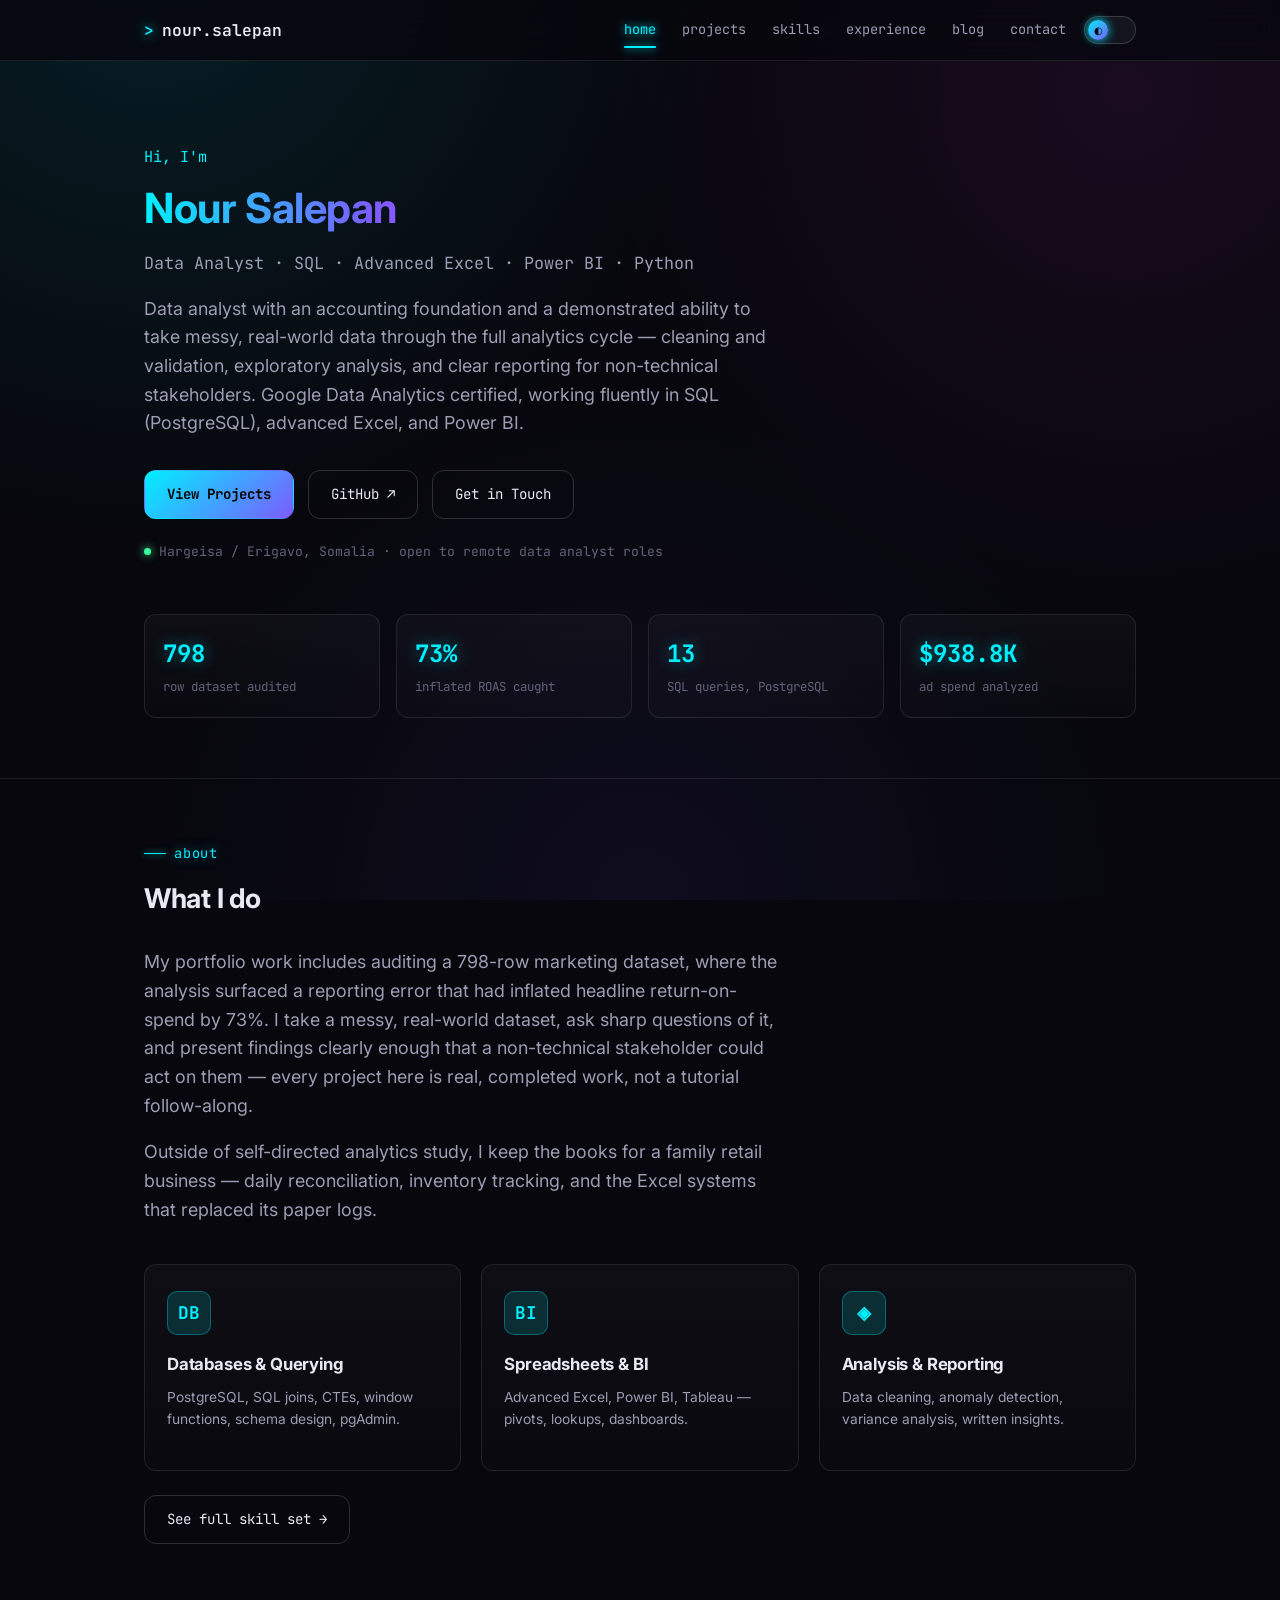
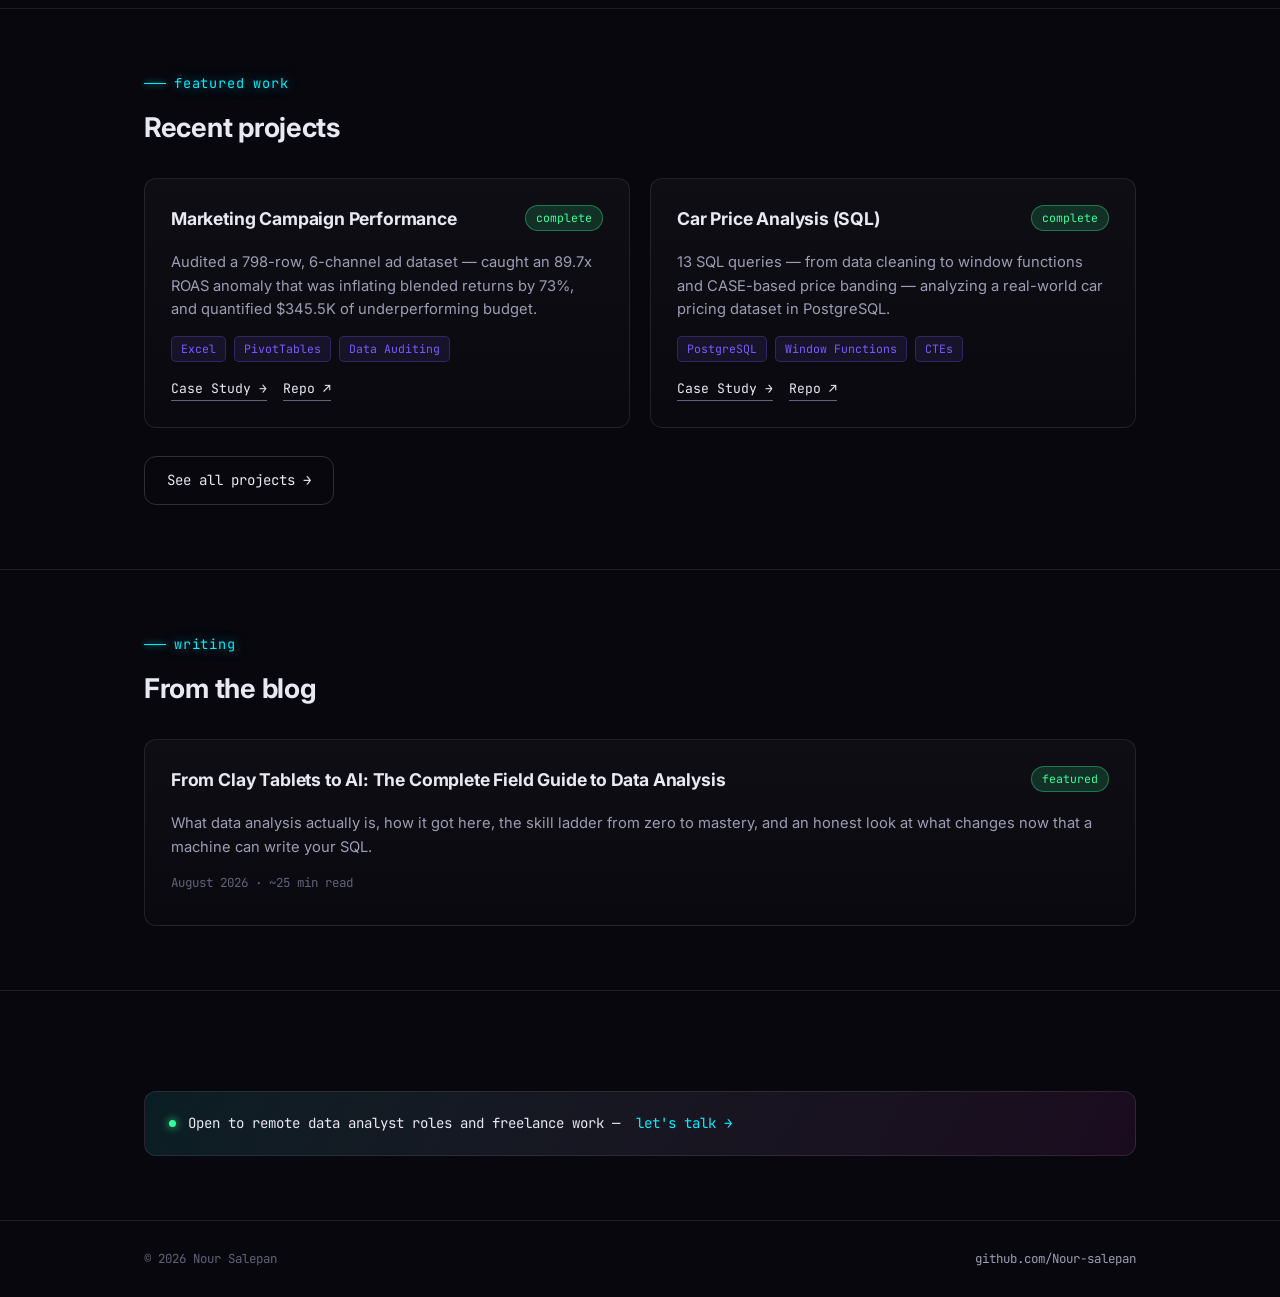
==== index.html @ 328313ba "added some files" ====
<!DOCTYPE html>
<html lang="en">
<head>
<meta charset="UTF-8">
<meta name="viewport" content="width=device-width, initial-scale=1.0">
<title>Nour Salepan — Data Analyst</title>
<meta name="description" content="Nour Salepan — Data Analyst. SQL, Excel, Power BI, Python and Tableau. Portfolio, projects, and experience.">
<script>(function(){var t=localStorage.getItem('theme');if(t)document.documentElement.setAttribute('data-theme',t);})();</script>
<link rel="preconnect" href="https://fonts.googleapis.com">
<link href="https://fonts.googleapis.com/css2?family=Inter:wght@400;500;600;700;800&family=JetBrains+Mono:wght@400;500;600;700&display=swap" rel="stylesheet">
<link rel="stylesheet" href="styles.css">
</head>
<body>

<header>
  <div class="nav-wrap">
    <a href="index.html" class="logo"><span class="prompt">&gt;</span> nour.salepan</a>
    <button class="nav-toggle" id="navToggle" aria-label="Toggle menu">menu</button>
    <nav>
      <ul id="navList">
        <li><a href="index.html" class="active">home</a></li>
        <li><a href="projects.html">projects</a></li>
        <li><a href="skills.html">skills</a></li>
        <li><a href="experience.html">experience</a></li>
        <li><a href="blog.html">blog</a></li>
        <li><a href="contact.html">contact</a></li>
      </ul>
      <button class="theme-toggle" id="themeToggle" aria-label="Toggle theme"><span class="knob">◐</span></button>
    </nav>
  </div>
</header>

<main>
  <section class="hero">
    <div class="container">
      <div class="tag fade-in">Hi, I'm</div>
      <h1 class="fade-in"><span class="gradient-text">Nour Salepan</span></h1>
      <div class="tag fade-in" style="margin-bottom: 18px; color: var(--text-dim); font-size: 1.05rem;">
        Data Analyst · SQL · Advanced Excel · Power BI · Python
      </div>
      <p class="lead fade-in">
        Data analyst with an accounting foundation and a demonstrated ability to take
        messy, real-world data through the full analytics cycle — cleaning and validation,
        exploratory analysis, and clear reporting for non-technical stakeholders. Google
        Data Analytics certified, working fluently in SQL (PostgreSQL), advanced Excel,
        and Power BI.
      </p>
      <div class="btn-row fade-in">
        <a href="projects.html" class="btn btn-primary">View Projects</a>
        <a href="https://github.com/Nour-salepan" target="_blank" rel="noopener" class="btn btn-outline">GitHub ↗</a>
        <a href="contact.html" class="btn btn-outline">Get in Touch</a>
      </div>
      <div class="location fade-in">
        <span class="dot-live"></span>
        Hargeisa / Erigavo, Somalia · open to remote data analyst roles
      </div>

      <div class="stat-grid">
        <div class="stat-card">
          <div class="stat-num">798</div>
          <div class="stat-label">row dataset audited</div>
        </div>
        <div class="stat-card">
          <div class="stat-num">73%</div>
          <div class="stat-label">inflated ROAS caught</div>
        </div>
        <div class="stat-card">
          <div class="stat-num">13</div>
          <div class="stat-label">SQL queries, PostgreSQL</div>
        </div>
        <div class="stat-card">
          <div class="stat-num">$938.8K</div>
          <div class="stat-label">ad spend analyzed</div>
        </div>
      </div>
    </div>
  </section>

  <section>
    <div class="container">
      <div class="eyebrow">about</div>
      <h2>What I do</h2>
      <p class="lead" style="margin-bottom: 18px;">
        My portfolio work includes auditing a 798-row marketing dataset, where the analysis
        surfaced a reporting error that had inflated headline return-on-spend by 73%. I take a
        messy, real-world dataset, ask sharp questions of it, and present findings clearly
        enough that a non-technical stakeholder could act on them — every project here is
        real, completed work, not a tutorial follow-along.
      </p>
      <p class="lead">
        Outside of self-directed analytics study, I keep the books for a family retail
        business — daily reconciliation, inventory tracking, and the Excel systems that
        replaced its paper logs.
      </p>

      <div class="tool-grid" style="margin-top: 40px;">
        <div class="tool-card">
          <div class="tool-icon">DB</div>
          <h3>Databases &amp; Querying</h3>
          <p>PostgreSQL, SQL joins, CTEs, window functions, schema design, pgAdmin.</p>
        </div>
        <div class="tool-card">
          <div class="tool-icon">BI</div>
          <h3>Spreadsheets &amp; BI</h3>
          <p>Advanced Excel, Power BI, Tableau — pivots, lookups, dashboards.</p>
        </div>
        <div class="tool-card">
          <div class="tool-icon">◈</div>
          <h3>Analysis &amp; Reporting</h3>
          <p>Data cleaning, anomaly detection, variance analysis, written insights.</p>
        </div>
      </div>
      <div style="margin-top: 24px;">
        <a href="skills.html" class="btn btn-outline">See full skill set →</a>
      </div>
    </div>
  </section>

  <section>
    <div class="container">
      <div class="eyebrow">featured work</div>
      <h2>Recent projects</h2>
      <div class="grid">
        <div class="card">
          <div class="card-header">
            <h3>Marketing Campaign Performance</h3>
            <span class="status">complete</span>
          </div>
          <p>Audited a 798-row, 6-channel ad dataset — caught an 89.7x ROAS anomaly that
          was inflating blended returns by 73%, and quantified $345.5K of underperforming
          budget.</p>
          <div class="tag-list">
            <span class="tag-chip">Excel</span>
            <span class="tag-chip">PivotTables</span>
            <span class="tag-chip">Data Auditing</span>
          </div>
          <div class="card-links">
            <a href="projects.html#marketing">Case Study →</a>
            <a href="https://github.com/Nour-salepan/data-analyst-portfolio" target="_blank" rel="noopener">Repo ↗</a>
          </div>
        </div>
        <div class="card">
          <div class="card-header">
            <h3>Car Price Analysis (SQL)</h3>
            <span class="status">complete</span>
          </div>
          <p>13 SQL queries — from data cleaning to window functions and CASE-based price
          banding — analyzing a real-world car pricing dataset in PostgreSQL.</p>
          <div class="tag-list">
            <span class="tag-chip">PostgreSQL</span>
            <span class="tag-chip">Window Functions</span>
            <span class="tag-chip">CTEs</span>
          </div>
          <div class="card-links">
            <a href="projects.html#car-price">Case Study →</a>
            <a href="https://github.com/Nour-salepan/Car-Price-Analysis" target="_blank" rel="noopener">Repo ↗</a>
          </div>
        </div>
      </div>
      <div style="margin-top: 28px;">
        <a href="projects.html" class="btn btn-outline">See all projects →</a>
      </div>
    </div>
  </section>

  <section>
    <div class="container">
      <div class="eyebrow">writing</div>
      <h2>From the blog</h2>
      <a href="post-complete-guide.html" class="card" style="display: block;">
        <div class="card-header">
          <h3>From Clay Tablets to AI: The Complete Field Guide to Data Analysis</h3>
          <span class="status">featured</span>
        </div>
        <p>
          What data analysis actually is, how it got here, the skill ladder from zero to
          mastery, and an honest look at what changes now that a machine can write your SQL.
        </p>
        <div class="blog-date" style="font-family: var(--mono); font-size: 0.78rem; color: var(--text-faint);">
          August 2026 · ~25 min read
        </div>
      </a>
    </div>
  </section>

  <section style="border-bottom: none;">
    <div class="container">
      <div class="availability-banner">
        <span class="dot-live"></span>
        Open to remote data analyst roles and freelance work —
        <a href="contact.html" style="color: var(--accent); margin-left: 4px;">let's talk →</a>
      </div>
    </div>
  </section>
</main>

<footer>
  <div class="container footer-wrap">
    <span>© 2026 Nour Salepan</span>
    <span><a href="https://github.com/Nour-salepan" target="_blank" rel="noopener">github.com/Nour-salepan</a></span>
  </div>
</footer>

<script src="theme.js"></script>
</body>
</html>
---- styles.css ----
/* ===== Nour Salepan — Portfolio | Neon Theme (Light + Dark) ===== */

:root {
  --mono: "JetBrains Mono", "Fira Code", ui-monospace, SFMono-Regular, Menlo, Consolas, monospace;
  --sans: "Inter", -apple-system, BlinkMacSystemFont, "Segoe UI", sans-serif;
  --radius: 12px;
  --max-width: 1040px;

  /* Dark theme (default) */
  --bg: #07070d;
  --bg-alt: #0b0b16;
  --surface: #10101c;
  --surface-2: #14141f;
  --border: rgba(255, 255, 255, 0.09);
  --border-strong: rgba(255, 255, 255, 0.16);
  --text: #e9e9f4;
  --text-dim: #9d9db4;
  --text-faint: #62627a;

  --accent: #00f0ff;      /* cyan */
  --accent-2: #ff3df5;    /* magenta */
  --accent-3: #7c5cff;    /* violet */
  --accent-4: #39ff9d;    /* green */

  --glow-accent: 0 0 20px rgba(0, 240, 255, 0.35);
  --glow-accent-2: 0 0 20px rgba(255, 61, 245, 0.3);
  --glow-soft: 0 0 40px rgba(0, 240, 255, 0.12);

  --card-bg: linear-gradient(180deg, rgba(255,255,255,0.03), rgba(255,255,255,0.01));
}

html[data-theme="light"] {
  --bg: #f3f4fb;
  --bg-alt: #ffffff;
  --surface: #ffffff;
  --surface-2: #f8f8ff;
  --border: rgba(20, 20, 40, 0.1);
  --border-strong: rgba(20, 20, 40, 0.18);
  --text: #14141f;
  --text-dim: #4c4d63;
  --text-faint: #83849c;

  --accent: #0891b2;
  --accent-2: #c026d3;
  --accent-3: #6d28d9;
  --accent-4: #059669;

  --glow-accent: 0 0 20px rgba(8, 145, 178, 0.18);
  --glow-accent-2: 0 0 20px rgba(192, 38, 211, 0.15);
  --glow-soft: 0 0 40px rgba(8, 145, 178, 0.08);

  --card-bg: linear-gradient(180deg, rgba(20,20,40,0.02), rgba(20,20,40,0.005));
}

* { box-sizing: border-box; margin: 0; padding: 0; }

html { scroll-behavior: smooth; }

body {
  background: var(--bg);
  background-image:
    radial-gradient(circle at 12% -5%, rgba(0, 240, 255, 0.10) 0%, transparent 40%),
    radial-gradient(circle at 88% 10%, rgba(255, 61, 245, 0.08) 0%, transparent 38%),
    radial-gradient(circle at 50% 100%, rgba(124, 92, 255, 0.07) 0%, transparent 45%);
  background-attachment: fixed;
  color: var(--text);
  font-family: var(--sans);
  line-height: 1.6;
  min-height: 100vh;
  display: flex;
  flex-direction: column;
  transition: background-color 0.3s ease, color 0.3s ease;
}

a { color: inherit; text-decoration: none; }

.container {
  max-width: var(--max-width);
  margin: 0 auto;
  padding: 0 24px;
  width: 100%;
}

::selection { background: var(--accent); color: #06060c; }

/* ===== Header / Nav ===== */
header {
  border-bottom: 1px solid var(--border);
  background: color-mix(in srgb, var(--bg) 80%, transparent);
  backdrop-filter: blur(14px);
  position: sticky;
  top: 0;
  z-index: 100;
}

.nav-wrap {
  max-width: var(--max-width);
  margin: 0 auto;
  padding: 16px 24px;
  display: flex;
  align-items: center;
  justify-content: space-between;
  gap: 16px;
}

.logo {
  font-family: var(--mono);
  font-size: 1.02rem;
  font-weight: 600;
  color: var(--text);
  display: flex;
  align-items: center;
  gap: 8px;
  white-space: nowrap;
}

.logo .prompt {
  color: var(--accent);
  text-shadow: 0 0 12px var(--accent);
}

nav { display: flex; align-items: center; gap: 18px; }

nav ul {
  list-style: none;
  display: flex;
  gap: 26px;
  font-family: var(--mono);
  font-size: 0.85rem;
}

nav a {
  color: var(--text-dim);
  transition: color 0.15s ease;
  position: relative;
  padding: 4px 0;
}

nav a:hover { color: var(--text); }

nav a.active { color: var(--accent); text-shadow: 0 0 10px var(--accent); }

nav a.active::after {
  content: "";
  position: absolute;
  left: 0;
  right: 0;
  bottom: -6px;
  height: 2px;
  background: var(--accent);
  border-radius: 2px;
  box-shadow: 0 0 8px var(--accent);
}

.nav-toggle {
  display: none;
  background: none;
  border: 1px solid var(--border);
  color: var(--text);
  border-radius: 6px;
  padding: 6px 10px;
  font-family: var(--mono);
  cursor: pointer;
}

/* Theme toggle switch */
.theme-toggle {
  position: relative;
  width: 52px;
  height: 28px;
  border-radius: 20px;
  border: 1px solid var(--border-strong);
  background: var(--surface-2);
  cursor: pointer;
  flex-shrink: 0;
  display: flex;
  align-items: center;
  padding: 3px;
  transition: box-shadow 0.2s ease;
}

.theme-toggle:hover { box-shadow: var(--glow-accent); }

.theme-toggle .knob {
  width: 20px;
  height: 20px;
  border-radius: 50%;
  background: linear-gradient(135deg, var(--accent), var(--accent-3));
  box-shadow: 0 0 10px var(--accent);
  transition: transform 0.25s cubic-bezier(.4,0,.2,1);
  display: flex;
  align-items: center;
  justify-content: center;
  font-size: 0.65rem;
}

html[data-theme="light"] .theme-toggle .knob { transform: translateX(24px); }

/* ===== Main / sections ===== */
main { flex: 1; }

section {
  padding: 64px 0;
  border-bottom: 1px solid var(--border);
}

section:last-of-type { border-bottom: none; }

.eyebrow {
  font-family: var(--mono);
  color: var(--accent);
  font-size: 0.85rem;
  letter-spacing: 0.06em;
  margin-bottom: 12px;
  display: flex;
  align-items: center;
  gap: 8px;
  text-shadow: 0 0 12px color-mix(in srgb, var(--accent) 50%, transparent);
}

.eyebrow::before {
  content: "";
  width: 22px;
  height: 1px;
  background: var(--accent);
  box-shadow: 0 0 6px var(--accent);
}

h1, h2, h3 {
  font-weight: 700;
  letter-spacing: -0.01em;
  color: var(--text);
}

h1 { font-size: 2.6rem; line-height: 1.12; margin-bottom: 18px; }
h2 { font-size: 1.7rem; margin-bottom: 28px; }
h3 { font-size: 1.1rem; margin-bottom: 8px; }

p { color: var(--text-dim); }

.lead {
  font-size: 1.12rem;
  color: var(--text-dim);
  max-width: 640px;
}

.gradient-text {
  background: linear-gradient(90deg, var(--accent), var(--accent-3) 45%, var(--accent-2));
  background-size: 200% auto;
  -webkit-background-clip: text;
  background-clip: text;
  color: transparent;
  animation: gradientShift 6s ease-in-out infinite;
}

@keyframes gradientShift {
  0%, 100% { background-position: 0% center; }
  50% { background-position: 100% center; }
}

@keyframes fadeInUp {
  from { opacity: 0; transform: translateY(14px); }
  to { opacity: 1; transform: translateY(0); }
}

.fade-in { animation: fadeInUp 0.6s ease both; }

@keyframes floatY {
  0%, 100% { transform: translateY(0px); }
  50% { transform: translateY(-8px); }
}

@keyframes pulseGlow {
  0%, 100% { opacity: 0.5; }
  50% { opacity: 1; }
}

/* ===== Hero ===== */
.hero {
  padding: 84px 0 60px;
  position: relative;
}

.hero .tag {
  font-family: var(--mono);
  color: var(--accent);
  font-size: 0.95rem;
  margin-bottom: 16px;
}

.hero .location {
  font-family: var(--mono);
  font-size: 0.82rem;
  color: var(--text-faint);
  margin-top: 22px;
  display: flex;
  align-items: center;
  gap: 8px;
}

.dot-live {
  width: 7px;
  height: 7px;
  border-radius: 50%;
  background: var(--accent-4);
  box-shadow: 0 0 8px var(--accent-4);
  animation: pulseGlow 2s ease-in-out infinite;
}

.btn-row {
  display: flex;
  gap: 14px;
  margin-top: 32px;
  flex-wrap: wrap;
}

.btn {
  font-family: var(--mono);
  font-size: 0.88rem;
  padding: 12px 22px;
  border-radius: var(--radius);
  border: 1px solid var(--border-strong);
  transition: all 0.2s ease;
  display: inline-flex;
  align-items: center;
  gap: 8px;
  position: relative;
  overflow: hidden;
}

.btn-primary {
  background: linear-gradient(135deg, var(--accent), var(--accent-3));
  color: #050508;
  border-color: transparent;
  font-weight: 700;
  box-shadow: 0 0 0 rgba(0,240,255,0);
}

.btn-primary:hover {
  box-shadow: 0 0 26px color-mix(in srgb, var(--accent) 55%, transparent);
  transform: translateY(-2px);
}

.btn-outline { color: var(--text); }

.btn-outline:hover {
  border-color: var(--accent);
  color: var(--accent);
  box-shadow: var(--glow-accent);
  transform: translateY(-2px);
}

/* Stat strip */
.stat-grid {
  display: grid;
  grid-template-columns: repeat(4, 1fr);
  gap: 16px;
  margin-top: 52px;
}

.stat-card {
  background: var(--card-bg);
  border: 1px solid var(--border);
  border-radius: var(--radius);
  padding: 20px 18px;
  text-align: left;
  transition: border-color 0.2s ease, transform 0.2s ease, box-shadow 0.2s ease;
}

.stat-card:hover {
  transform: translateY(-3px);
  border-color: color-mix(in srgb, var(--accent) 45%, var(--border));
  box-shadow: var(--glow-soft);
}

.stat-num {
  font-family: var(--mono);
  font-size: 1.5rem;
  font-weight: 700;
  color: var(--accent);
  text-shadow: 0 0 16px color-mix(in srgb, var(--accent) 45%, transparent);
}

.stat-label {
  font-size: 0.78rem;
  color: var(--text-faint);
  margin-top: 4px;
  font-family: var(--mono);
}

/* ===== Cards / grids ===== */
.grid {
  display: grid;
  grid-template-columns: repeat(2, 1fr);
  gap: 20px;
}

.card {
  background: var(--card-bg);
  border: 1px solid var(--border);
  border-radius: var(--radius);
  padding: 26px;
  transition: border-color 0.2s ease, transform 0.2s ease, box-shadow 0.2s ease;
  position: relative;
}

.card:hover {
  border-color: color-mix(in srgb, var(--accent) 50%, var(--border));
  transform: translateY(-4px);
  box-shadow: var(--glow-soft);
}

.card-header {
  display: flex;
  justify-content: space-between;
  align-items: flex-start;
  margin-bottom: 10px;
  gap: 10px;
}

.card .status {
  font-family: var(--mono);
  font-size: 0.72rem;
  padding: 3px 10px;
  border-radius: 20px;
  background: color-mix(in srgb, var(--accent-4) 15%, transparent);
  color: var(--accent-4);
  border: 1px solid color-mix(in srgb, var(--accent-4) 35%, transparent);
  white-space: nowrap;
}

.card .status.ongoing {
  background: color-mix(in srgb, var(--accent-3) 15%, transparent);
  color: var(--accent-3);
  border-color: color-mix(in srgb, var(--accent-3) 35%, transparent);
}

.card p { font-size: 0.92rem; margin-bottom: 14px; }

.tag-list {
  display: flex;
  flex-wrap: wrap;
  gap: 8px;
  margin-bottom: 16px;
}

.tag-chip {
  font-family: var(--mono);
  font-size: 0.72rem;
  color: var(--accent-3);
  background: color-mix(in srgb, var(--accent-3) 10%, transparent);
  border: 1px solid color-mix(in srgb, var(--accent-3) 28%, transparent);
  padding: 3px 9px;
  border-radius: 5px;
  transition: box-shadow 0.15s ease;
}

.tag-chip:hover { box-shadow: 0 0 10px color-mix(in srgb, var(--accent-3) 45%, transparent); }

.card-links { display: flex; gap: 16px; flex-wrap: wrap; }

.card-links a {
  font-family: var(--mono);
  font-size: 0.82rem;
  color: var(--text);
  border-bottom: 1px solid var(--text-faint);
  padding-bottom: 1px;
  transition: color 0.15s ease, border-color 0.15s ease, text-shadow 0.15s ease;
}

.card-links a:hover {
  color: var(--accent);
  border-color: var(--accent);
  text-shadow: 0 0 10px color-mix(in srgb, var(--accent) 60%, transparent);
}

/* ===== Case study / project detail ===== */
.case-study {
  background: var(--card-bg);
  border: 1px solid var(--border);
  border-radius: 16px;
  padding: 36px;
  margin-bottom: 32px;
  position: relative;
  overflow: hidden;
}

.case-study::before {
  content: "";
  position: absolute;
  top: -60%;
  right: -20%;
  width: 60%;
  height: 220%;
  background: radial-gradient(circle, color-mix(in srgb, var(--accent) 12%, transparent), transparent 70%);
  pointer-events: none;
}

.case-header {
  display: flex;
  justify-content: space-between;
  align-items: flex-start;
  gap: 16px;
  margin-bottom: 8px;
  flex-wrap: wrap;
}

.case-header h3 { font-size: 1.35rem; margin-bottom: 4px; }

.case-meta {
  font-family: var(--mono);
  font-size: 0.78rem;
  color: var(--text-faint);
  margin-bottom: 20px;
}

.metrics-grid {
  display: grid;
  grid-template-columns: repeat(4, 1fr);
  gap: 14px;
  margin: 24px 0;
}

.metric-box {
  background: var(--surface-2);
  border: 1px solid var(--border);
  border-radius: 10px;
  padding: 16px 14px;
  text-align: center;
  transition: transform 0.2s ease, box-shadow 0.2s ease;
}

.metric-box:hover {
  transform: translateY(-3px) scale(1.02);
  box-shadow: var(--glow-soft);
}

.metric-num {
  font-family: var(--mono);
  font-weight: 700;
  font-size: 1.3rem;
  color: var(--accent-2);
  text-shadow: 0 0 14px color-mix(in srgb, var(--accent-2) 45%, transparent);
  display: block;
}

.metric-label {
  font-size: 0.72rem;
  color: var(--text-faint);
  margin-top: 4px;
}

.case-section-title {
  font-family: var(--mono);
  font-size: 0.8rem;
  color: var(--accent);
  text-transform: uppercase;
  letter-spacing: 0.05em;
  margin: 22px 0 10px;
}

.finding-list {
  list-style: none;
  display: flex;
  flex-direction: column;
  gap: 12px;
}

.finding-list li {
  padding-left: 22px;
  position: relative;
  font-size: 0.93rem;
  color: var(--text-dim);
}

.finding-list li::before {
  content: "▹";
  position: absolute;
  left: 0;
  color: var(--accent);
  text-shadow: 0 0 8px var(--accent);
}

.finding-list strong { color: var(--text); }

.callout {
  background: color-mix(in srgb, var(--accent-2) 8%, var(--surface-2));
  border: 1px solid color-mix(in srgb, var(--accent-2) 30%, transparent);
  border-radius: 10px;
  padding: 16px 18px;
  margin: 18px 0;
  font-size: 0.9rem;
}

.callout strong { color: var(--accent-2); }

/* ===== Skills page ===== */
.tool-grid {
  display: grid;
  grid-template-columns: repeat(3, 1fr);
  gap: 20px;
  margin-bottom: 20px;
}

.tool-card {
  background: var(--card-bg);
  border: 1px solid var(--border);
  border-radius: var(--radius);
  padding: 26px 22px;
  transition: transform 0.25s cubic-bezier(.4,0,.2,1), border-color 0.25s ease, box-shadow 0.25s ease;
  position: relative;
  overflow: hidden;
}

.tool-card::after {
  content: "";
  position: absolute;
  inset: 0;
  border-radius: inherit;
  padding: 1px;
  background: linear-gradient(135deg, var(--accent), transparent 40%, var(--accent-2));
  -webkit-mask: linear-gradient(#000 0 0) content-box, linear-gradient(#000 0 0);
  -webkit-mask-composite: xor;
  mask-composite: exclude;
  opacity: 0;
  transition: opacity 0.25s ease;
  pointer-events: none;
}

.tool-card:hover {
  transform: translateY(-6px);
  box-shadow: var(--glow-soft);
}

.tool-card:hover::after { opacity: 1; }

.tool-icon {
  width: 44px;
  height: 44px;
  border-radius: 10px;
  display: flex;
  align-items: center;
  justify-content: center;
  font-family: var(--mono);
  font-weight: 700;
  font-size: 1.1rem;
  margin-bottom: 16px;
  background: color-mix(in srgb, var(--accent) 14%, transparent);
  color: var(--accent);
  border: 1px solid color-mix(in srgb, var(--accent) 30%, transparent);
  transition: transform 0.3s ease, box-shadow 0.3s ease;
}

.tool-card:hover .tool-icon {
  transform: rotate(-6deg) scale(1.08);
  box-shadow: 0 0 20px color-mix(in srgb, var(--accent) 50%, transparent);
}

.tool-card h3 { font-size: 1.05rem; }

.tool-card p { font-size: 0.86rem; margin-bottom: 14px; }

.proficiency {
  height: 5px;
  border-radius: 4px;
  background: var(--border);
  overflow: hidden;
  margin-top: 12px;
}

.proficiency-fill {
  height: 100%;
  border-radius: 4px;
  background: linear-gradient(90deg, var(--accent), var(--accent-3));
  box-shadow: 0 0 10px color-mix(in srgb, var(--accent) 50%, transparent);
  width: 0%;
  transition: width 1.1s cubic-bezier(.4,0,.2,1);
}

.proficiency-label {
  display: flex;
  justify-content: space-between;
  font-family: var(--mono);
  font-size: 0.68rem;
  color: var(--text-faint);
  margin-top: 6px;
}

.skill-group { margin-bottom: 36px; }

.skill-group h3 {
  font-family: var(--mono);
  color: var(--accent);
  font-size: 0.95rem;
  margin-bottom: 16px;
}

.pill-row {
  display: flex;
  flex-wrap: wrap;
  gap: 10px;
}

.pill {
  font-family: var(--mono);
  font-size: 0.85rem;
  background: var(--surface);
  border: 1px solid var(--border);
  padding: 9px 15px;
  border-radius: 8px;
  color: var(--text);
  transition: all 0.2s ease;
  cursor: default;
}

.pill:hover {
  border-color: var(--accent);
  color: var(--accent);
  box-shadow: var(--glow-accent);
  transform: translateY(-2px);
}

/* ===== Experience / timeline ===== */
.timeline-item {
  padding: 26px 0;
  border-bottom: 1px solid var(--border);
  display: grid;
  grid-template-columns: 170px 1fr;
  gap: 24px;
  position: relative;
}

.timeline-item:last-child { border-bottom: none; }

.timeline-date {
  font-family: var(--mono);
  color: var(--text-faint);
  font-size: 0.8rem;
  display: flex;
  align-items: flex-start;
  gap: 8px;
}

.timeline-date::before {
  content: "";
  width: 8px;
  height: 8px;
  border-radius: 50%;
  background: var(--accent);
  box-shadow: 0 0 8px var(--accent);
  margin-top: 5px;
  flex-shrink: 0;
}

.timeline-role { font-weight: 700; color: var(--text); margin-bottom: 4px; font-size: 1.02rem; }

.timeline-org { color: var(--accent); font-size: 0.9rem; margin-bottom: 10px; font-family: var(--mono); }

.timeline-item ul {
  margin-top: 8px;
  padding-left: 18px;
  display: flex;
  flex-direction: column;
  gap: 6px;
}

.timeline-item ul li { font-size: 0.9rem; color: var(--text-dim); }

.badge-row {
  display: flex;
  flex-wrap: wrap;
  gap: 10px;
  margin-top: 10px;
}

.badge {
  font-family: var(--mono);
  font-size: 0.75rem;
  padding: 5px 12px;
  border-radius: 20px;
  border: 1px solid color-mix(in srgb, var(--accent-4) 35%, transparent);
  color: var(--accent-4);
  background: color-mix(in srgb, var(--accent-4) 10%, transparent);
}

.lang-row { display: flex; gap: 28px; margin-top: 8px; flex-wrap: wrap; }

.lang-item { display: flex; flex-direction: column; gap: 6px; min-width: 160px; }

.lang-name { font-family: var(--mono); font-size: 0.88rem; color: var(--text); }

.lang-level { font-size: 0.76rem; color: var(--text-faint); }

.placeholder-note {
  font-family: var(--mono);
  font-size: 0.82rem;
  color: var(--text-faint);
  background: var(--surface);
  border: 1px dashed var(--border-strong);
  border-radius: var(--radius);
  padding: 18px 20px;
  margin-top: 8px;
}

/* ===== Blog ===== */
.blog-item {
  padding: 22px 0;
  border-bottom: 1px solid var(--border);
}

.blog-item:last-child { border-bottom: none; }

.blog-date {
  font-family: var(--mono);
  font-size: 0.78rem;
  color: var(--text-faint);
  margin-bottom: 6px;
}

/* ===== Contact ===== */
.contact-grid {
  display: grid;
  grid-template-columns: 1fr 1fr;
  gap: 18px;
  margin-top: 30px;
}

.contact-card {
  background: var(--card-bg);
  border: 1px solid var(--border);
  border-radius: var(--radius);
  padding: 22px;
  display: flex;
  align-items: center;
  gap: 14px;
  transition: all 0.2s ease;
}

.contact-card:hover {
  border-color: color-mix(in srgb, var(--accent) 50%, var(--border));
  box-shadow: var(--glow-soft);
  transform: translateY(-3px);
}

.contact-icon {
  font-family: var(--mono);
  color: var(--accent);
  font-size: 1.2rem;
  width: 42px;
  height: 42px;
  border-radius: 10px;
  display: flex;
  align-items: center;
  justify-content: center;
  background: color-mix(in srgb, var(--accent) 12%, transparent);
  border: 1px solid color-mix(in srgb, var(--accent) 30%, transparent);
  flex-shrink: 0;
}

.contact-label {
  font-family: var(--mono);
  font-size: 0.72rem;
  color: var(--text-faint);
  margin-bottom: 3px;
}

.contact-value { color: var(--text); font-size: 0.94rem; }

.availability-banner {
  margin-top: 36px;
  background: linear-gradient(120deg, color-mix(in srgb, var(--accent) 10%, transparent), color-mix(in srgb, var(--accent-2) 8%, transparent));
  border: 1px solid var(--border);
  border-radius: var(--radius);
  padding: 20px 24px;
  display: flex;
  align-items: center;
  gap: 12px;
  font-family: var(--mono);
  font-size: 0.88rem;
}

/* ===== Footer ===== */
footer {
  border-top: 1px solid var(--border);
  padding: 28px 0;
}

.footer-wrap {
  display: flex;
  justify-content: space-between;
  align-items: center;
  font-family: var(--mono);
  font-size: 0.78rem;
  color: var(--text-faint);
}

.footer-wrap a { color: var(--text-dim); }
.footer-wrap a:hover { color: var(--accent); }

/* ===== Responsive ===== */
@media (max-width: 820px) {
  .tool-grid { grid-template-columns: repeat(2, 1fr); }
  .metrics-grid { grid-template-columns: repeat(2, 1fr); }
  .stat-grid { grid-template-columns: repeat(2, 1fr); }
}

@media (max-width: 720px) {
  .grid { grid-template-columns: 1fr; }
  .contact-grid { grid-template-columns: 1fr; }
  .tool-grid { grid-template-columns: 1fr; }
  .timeline-item { grid-template-columns: 1fr; gap: 6px; }
  h1 { font-size: 1.9rem; }
  .case-study { padding: 24px 18px; }
  nav ul {
    position: absolute;
    top: 100%;
    left: 0;
    right: 0;
    background: var(--bg-alt);
    border-bottom: 1px solid var(--border);
    flex-direction: column;
    padding: 16px 24px;
    display: none;
    gap: 16px;
  }
  nav ul.open { display: flex; }
  .nav-toggle { display: block; }
  .footer-wrap { flex-direction: column; gap: 10px; text-align: center; }
}
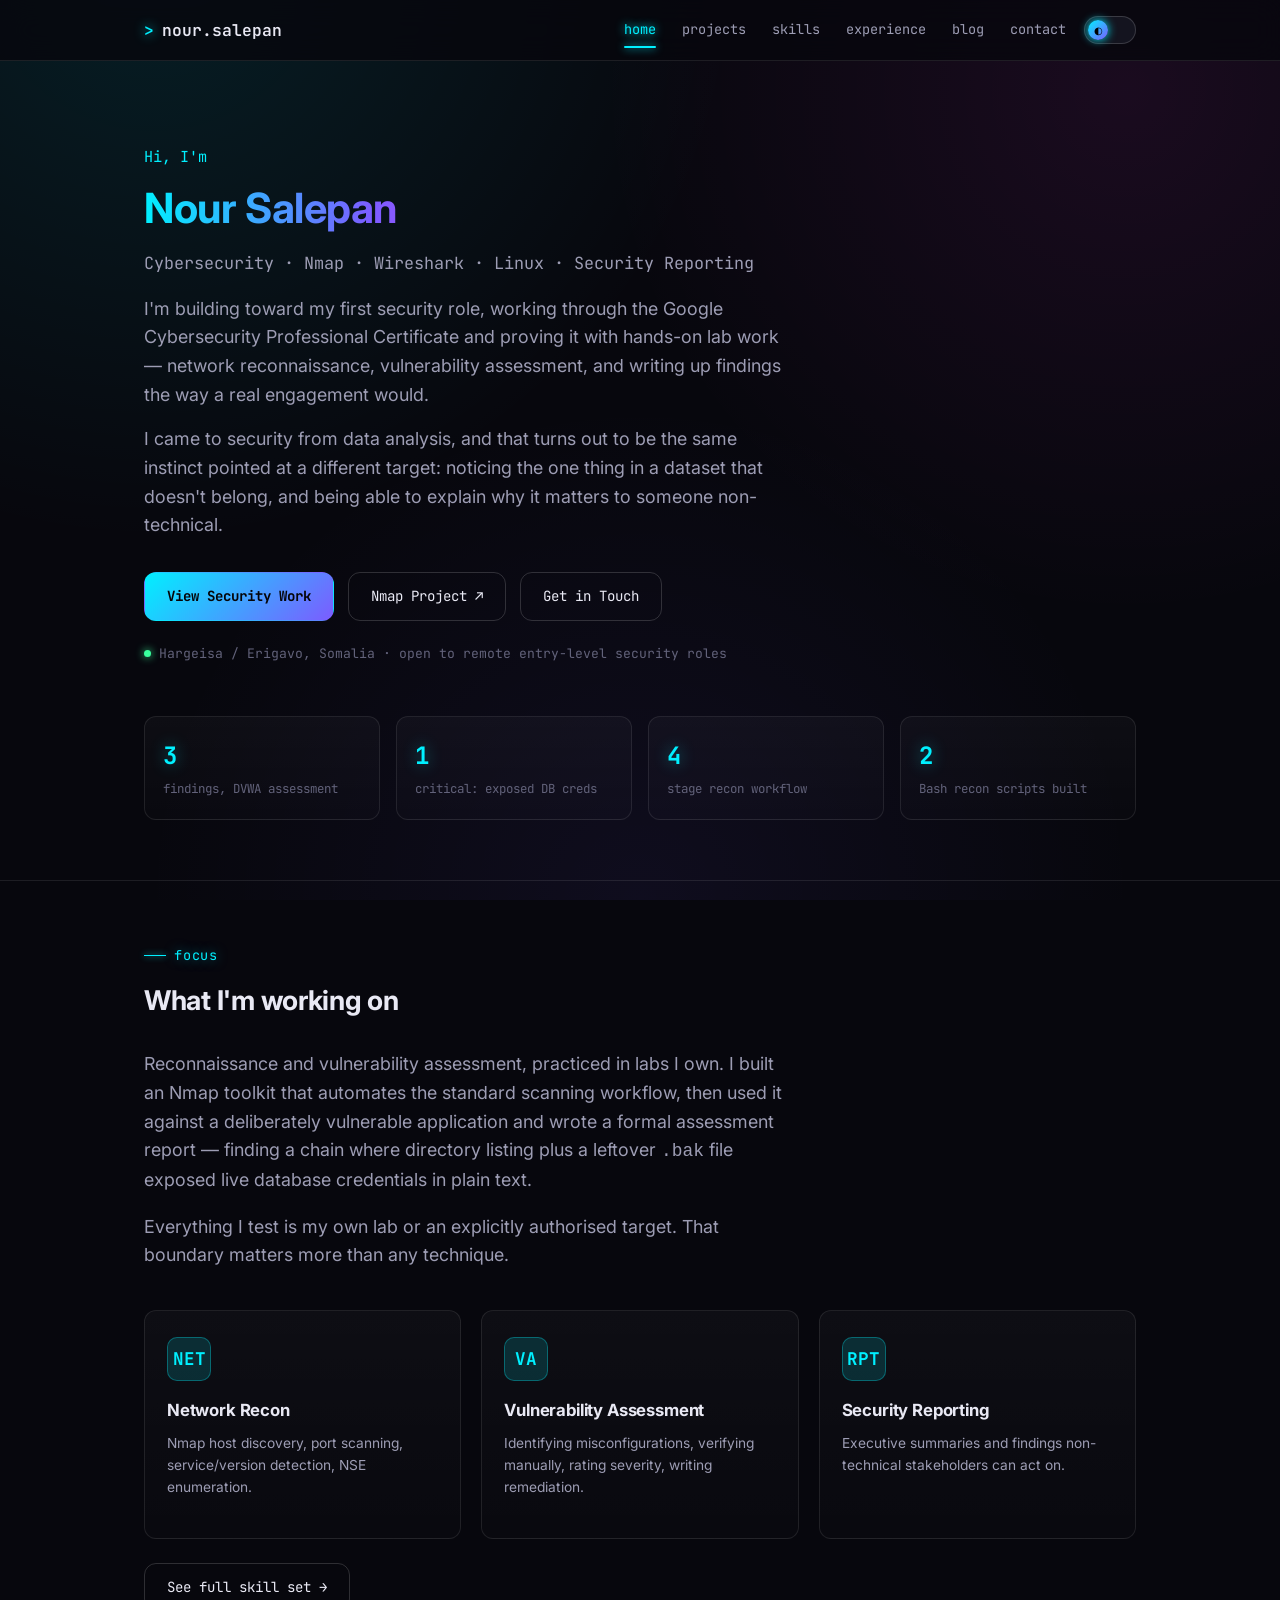
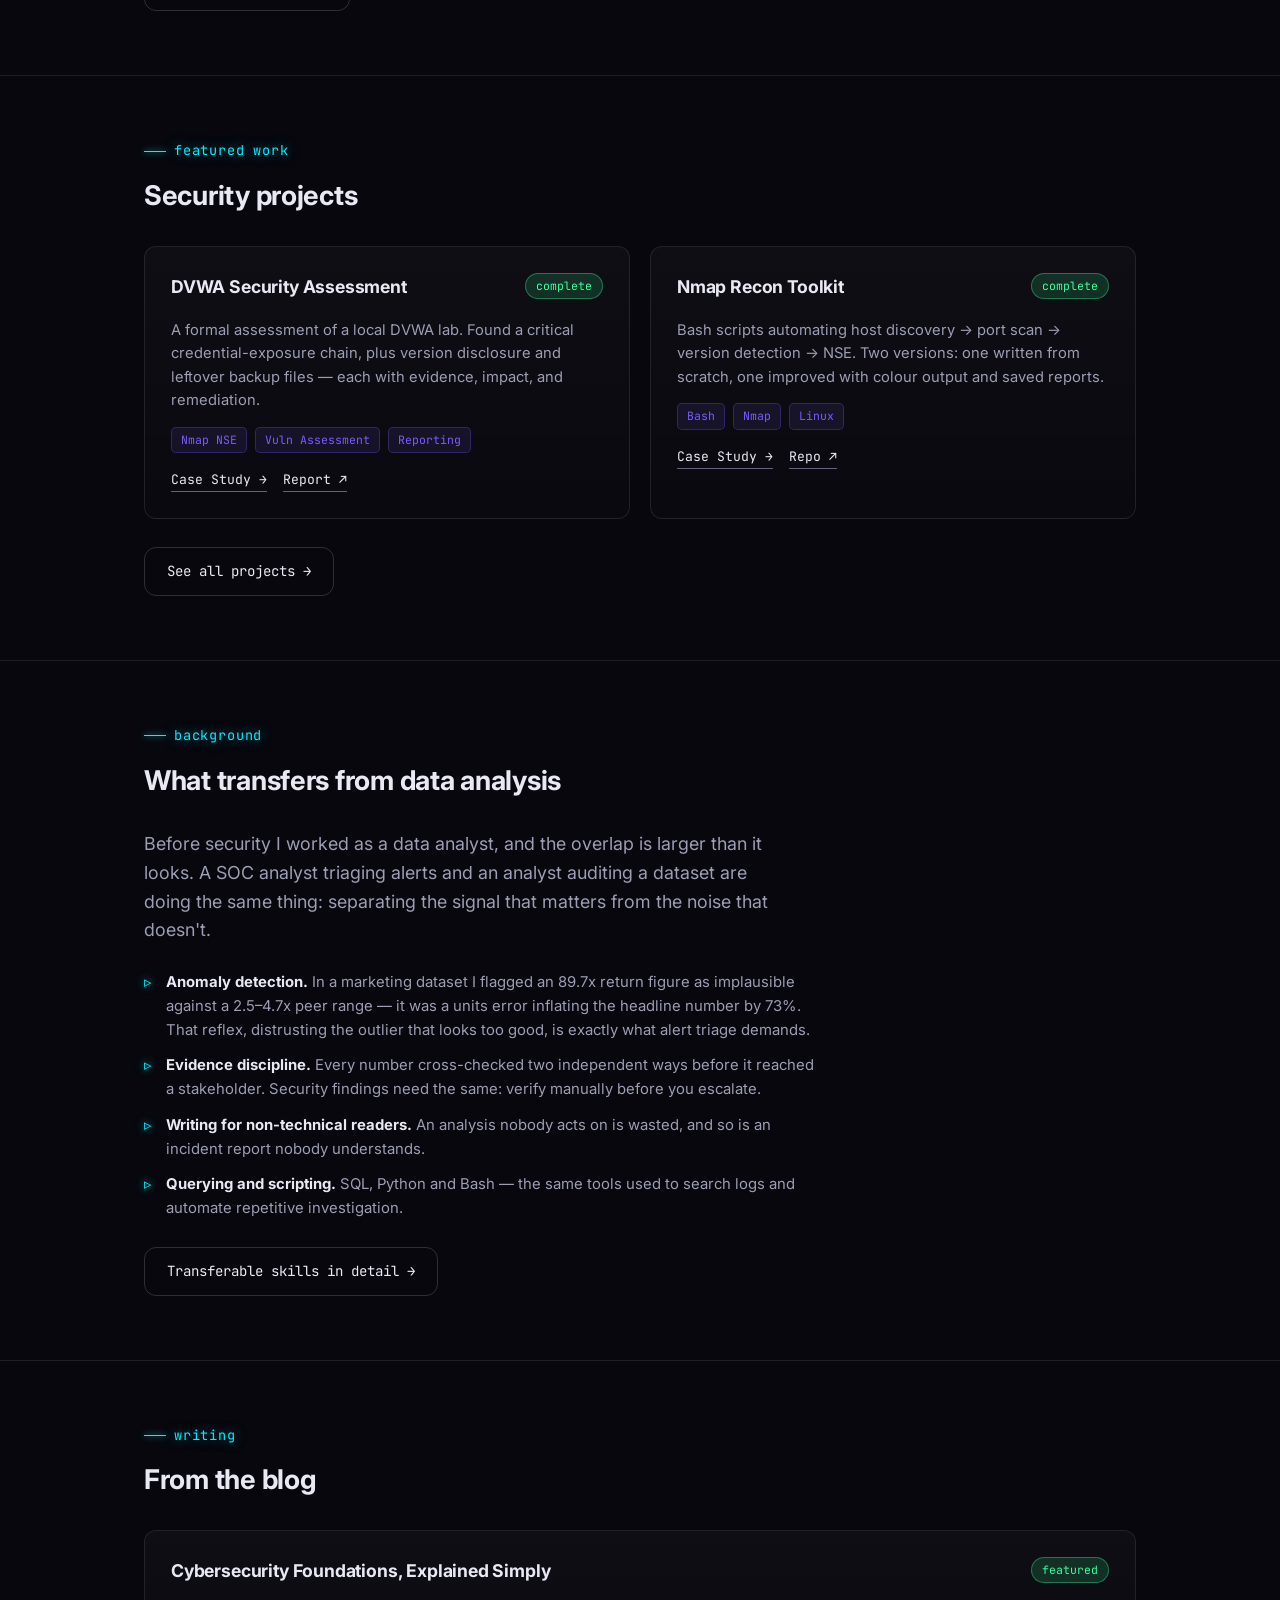
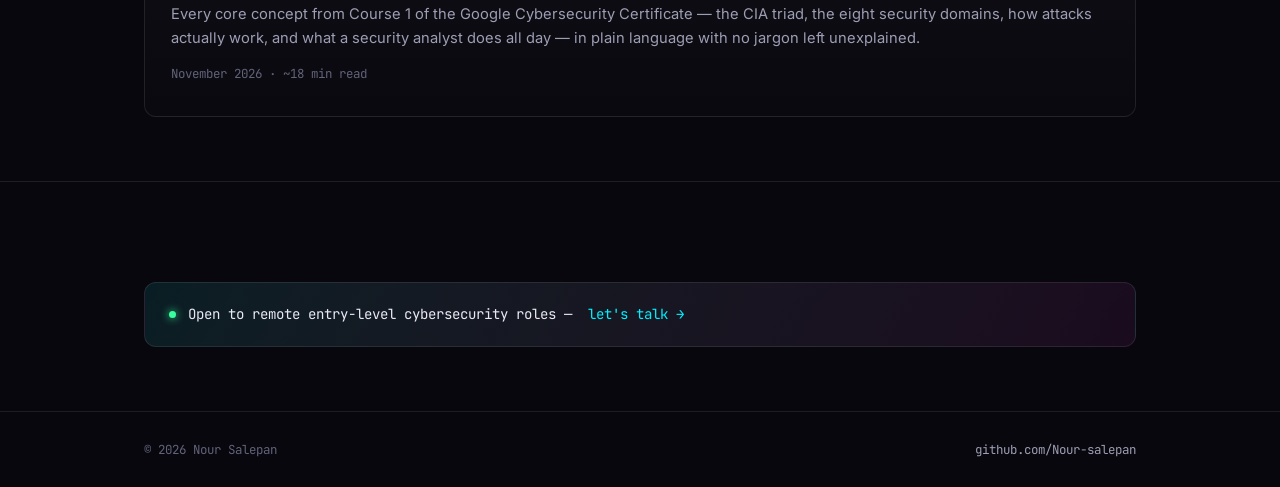
==== commit 9afe7ba8: "Reposition portfolio to cybersecurity; add Nmap and DVWA work, foundations post" ====
--- a/index.html
+++ b/index.html
@@ -3,8 +3,8 @@
 <head>
 <meta charset="UTF-8">
 <meta name="viewport" content="width=device-width, initial-scale=1.0">
-<title>Nour Salepan — Data Analyst</title>
-<meta name="description" content="Nour Salepan — Data Analyst. SQL, Excel, Power BI, Python and Tableau. Portfolio, projects, and experience.">
+<title>Nour Salepan — Cybersecurity</title>
+<meta name="description" content="Nour Salepan — cybersecurity analyst in training. Nmap, Wireshark, Linux, vulnerability assessment and security reporting, with an analytics background.">
 <script>(function(){var t=localStorage.getItem('theme');if(t)document.documentElement.setAttribute('data-theme',t);})();</script>
 <link rel="preconnect" href="https://fonts.googleapis.com">
 <link href="https://fonts.googleapis.com/css2?family=Inter:wght@400;500;600;700;800&family=JetBrains+Mono:wght@400;500;600;700&display=swap" rel="stylesheet">
@@ -36,78 +36,80 @@
       <div class="tag fade-in">Hi, I'm</div>
       <h1 class="fade-in"><span class="gradient-text">Nour Salepan</span></h1>
       <div class="tag fade-in" style="margin-bottom: 18px; color: var(--text-dim); font-size: 1.05rem;">
-        Data Analyst · SQL · Advanced Excel · Power BI · Python
+        Cybersecurity · Nmap · Wireshark · Linux · Security Reporting
       </div>
       <p class="lead fade-in">
-        Data analyst with an accounting foundation and a demonstrated ability to take
-        messy, real-world data through the full analytics cycle — cleaning and validation,
-        exploratory analysis, and clear reporting for non-technical stakeholders. Google
-        Data Analytics certified, working fluently in SQL (PostgreSQL), advanced Excel,
-        and Power BI.
+        I'm building toward my first security role, working through the Google Cybersecurity
+        Professional Certificate and proving it with hands-on lab work — network reconnaissance,
+        vulnerability assessment, and writing up findings the way a real engagement would.
+      </p>
+      <p class="lead fade-in" style="margin-top: 16px;">
+        I came to security from data analysis, and that turns out to be the same instinct
+        pointed at a different target: noticing the one thing in a dataset that doesn't belong,
+        and being able to explain why it matters to someone non-technical.
       </p>
       <div class="btn-row fade-in">
-        <a href="projects.html" class="btn btn-primary">View Projects</a>
-        <a href="https://github.com/Nour-salepan" target="_blank" rel="noopener" class="btn btn-outline">GitHub ↗</a>
+        <a href="projects.html" class="btn btn-primary">View Security Work</a>
+        <a href="https://github.com/Nour-salepan/scanning-project" target="_blank" rel="noopener" class="btn btn-outline">Nmap Project ↗</a>
         <a href="contact.html" class="btn btn-outline">Get in Touch</a>
       </div>
       <div class="location fade-in">
         <span class="dot-live"></span>
-        Hargeisa / Erigavo, Somalia · open to remote data analyst roles
+        Hargeisa / Erigavo, Somalia · open to remote entry-level security roles
       </div>
 
       <div class="stat-grid">
         <div class="stat-card">
-          <div class="stat-num">798</div>
-          <div class="stat-label">row dataset audited</div>
-        </div>
-        <div class="stat-card">
-          <div class="stat-num">73%</div>
-          <div class="stat-label">inflated ROAS caught</div>
-        </div>
-        <div class="stat-card">
-          <div class="stat-num">13</div>
-          <div class="stat-label">SQL queries, PostgreSQL</div>
-        </div>
-        <div class="stat-card">
-          <div class="stat-num">$938.8K</div>
-          <div class="stat-label">ad spend analyzed</div>
-        </div>
-      </div>
-    </div>
-  </section>
-
-  <section>
-    <div class="container">
-      <div class="eyebrow">about</div>
-      <h2>What I do</h2>
+          <div class="stat-num">3</div>
+          <div class="stat-label">findings, DVWA assessment</div>
+        </div>
+        <div class="stat-card">
+          <div class="stat-num">1</div>
+          <div class="stat-label">critical: exposed DB creds</div>
+        </div>
+        <div class="stat-card">
+          <div class="stat-num">4</div>
+          <div class="stat-label">stage recon workflow</div>
+        </div>
+        <div class="stat-card">
+          <div class="stat-num">2</div>
+          <div class="stat-label">Bash recon scripts built</div>
+        </div>
+      </div>
+    </div>
+  </section>
+
+  <section>
+    <div class="container">
+      <div class="eyebrow">focus</div>
+      <h2>What I'm working on</h2>
       <p class="lead" style="margin-bottom: 18px;">
-        My portfolio work includes auditing a 798-row marketing dataset, where the analysis
-        surfaced a reporting error that had inflated headline return-on-spend by 73%. I take a
-        messy, real-world dataset, ask sharp questions of it, and present findings clearly
-        enough that a non-technical stakeholder could act on them — every project here is
-        real, completed work, not a tutorial follow-along.
+        Reconnaissance and vulnerability assessment, practiced in labs I own. I built an Nmap
+        toolkit that automates the standard scanning workflow, then used it against a
+        deliberately vulnerable application and wrote a formal assessment report — finding a
+        chain where directory listing plus a leftover <code>.bak</code> file exposed live
+        database credentials in plain text.
       </p>
       <p class="lead">
-        Outside of self-directed analytics study, I keep the books for a family retail
-        business — daily reconciliation, inventory tracking, and the Excel systems that
-        replaced its paper logs.
+        Everything I test is my own lab or an explicitly authorised target. That boundary
+        matters more than any technique.
       </p>
 
       <div class="tool-grid" style="margin-top: 40px;">
         <div class="tool-card">
-          <div class="tool-icon">DB</div>
-          <h3>Databases &amp; Querying</h3>
-          <p>PostgreSQL, SQL joins, CTEs, window functions, schema design, pgAdmin.</p>
+          <div class="tool-icon">NET</div>
+          <h3>Network Recon</h3>
+          <p>Nmap host discovery, port scanning, service/version detection, NSE enumeration.</p>
         </div>
         <div class="tool-card">
-          <div class="tool-icon">BI</div>
-          <h3>Spreadsheets &amp; BI</h3>
-          <p>Advanced Excel, Power BI, Tableau — pivots, lookups, dashboards.</p>
+          <div class="tool-icon">VA</div>
+          <h3>Vulnerability Assessment</h3>
+          <p>Identifying misconfigurations, verifying manually, rating severity, writing remediation.</p>
         </div>
         <div class="tool-card">
-          <div class="tool-icon">◈</div>
-          <h3>Analysis &amp; Reporting</h3>
-          <p>Data cleaning, anomaly detection, variance analysis, written insights.</p>
+          <div class="tool-icon">RPT</div>
+          <h3>Security Reporting</h3>
+          <p>Executive summaries and findings non-technical stakeholders can act on.</p>
         </div>
       </div>
       <div style="margin-top: 24px;">
@@ -119,41 +121,42 @@
   <section>
     <div class="container">
       <div class="eyebrow">featured work</div>
-      <h2>Recent projects</h2>
+      <h2>Security projects</h2>
       <div class="grid">
         <div class="card">
           <div class="card-header">
-            <h3>Marketing Campaign Performance</h3>
+            <h3>DVWA Security Assessment</h3>
             <span class="status">complete</span>
           </div>
-          <p>Audited a 798-row, 6-channel ad dataset — caught an 89.7x ROAS anomaly that
-          was inflating blended returns by 73%, and quantified $345.5K of underperforming
-          budget.</p>
+          <p>A formal assessment of a local DVWA lab. Found a critical credential-exposure
+          chain, plus version disclosure and leftover backup files — each with evidence,
+          impact, and remediation.</p>
           <div class="tag-list">
-            <span class="tag-chip">Excel</span>
-            <span class="tag-chip">PivotTables</span>
-            <span class="tag-chip">Data Auditing</span>
+            <span class="tag-chip">Nmap NSE</span>
+            <span class="tag-chip">Vuln Assessment</span>
+            <span class="tag-chip">Reporting</span>
           </div>
           <div class="card-links">
-            <a href="projects.html#marketing">Case Study →</a>
-            <a href="https://github.com/Nour-salepan/data-analyst-portfolio" target="_blank" rel="noopener">Repo ↗</a>
+            <a href="projects.html#dvwa">Case Study →</a>
+            <a href="https://github.com/Nour-salepan/scanning-project/blob/main/DVWA-Security-Assessment.md" target="_blank" rel="noopener">Report ↗</a>
           </div>
         </div>
         <div class="card">
           <div class="card-header">
-            <h3>Car Price Analysis (SQL)</h3>
+            <h3>Nmap Recon Toolkit</h3>
             <span class="status">complete</span>
           </div>
-          <p>13 SQL queries — from data cleaning to window functions and CASE-based price
-          banding — analyzing a real-world car pricing dataset in PostgreSQL.</p>
+          <p>Bash scripts automating host discovery → port scan → version detection → NSE.
+          Two versions: one written from scratch, one improved with colour output and saved
+          reports.</p>
           <div class="tag-list">
-            <span class="tag-chip">PostgreSQL</span>
-            <span class="tag-chip">Window Functions</span>
-            <span class="tag-chip">CTEs</span>
+            <span class="tag-chip">Bash</span>
+            <span class="tag-chip">Nmap</span>
+            <span class="tag-chip">Linux</span>
           </div>
           <div class="card-links">
-            <a href="projects.html#car-price">Case Study →</a>
-            <a href="https://github.com/Nour-salepan/Car-Price-Analysis" target="_blank" rel="noopener">Repo ↗</a>
+            <a href="projects.html#nmap">Case Study →</a>
+            <a href="https://github.com/Nour-salepan/scanning-project" target="_blank" rel="noopener">Repo ↗</a>
           </div>
         </div>
       </div>
@@ -165,19 +168,43 @@
 
   <section>
     <div class="container">
+      <div class="eyebrow">background</div>
+      <h2>What transfers from data analysis</h2>
+      <p class="lead" style="margin-bottom: 26px;">
+        Before security I worked as a data analyst, and the overlap is larger than it looks.
+        A SOC analyst triaging alerts and an analyst auditing a dataset are doing the same
+        thing: separating the signal that matters from the noise that doesn't.
+      </p>
+
+      <ul class="finding-list" style="max-width: 680px;">
+        <li><strong>Anomaly detection.</strong> In a marketing dataset I flagged an 89.7x return figure as implausible against a 2.5–4.7x peer range — it was a units error inflating the headline number by 73%. That reflex, distrusting the outlier that looks too good, is exactly what alert triage demands.</li>
+        <li><strong>Evidence discipline.</strong> Every number cross-checked two independent ways before it reached a stakeholder. Security findings need the same: verify manually before you escalate.</li>
+        <li><strong>Writing for non-technical readers.</strong> An analysis nobody acts on is wasted, and so is an incident report nobody understands.</li>
+        <li><strong>Querying and scripting.</strong> SQL, Python and Bash — the same tools used to search logs and automate repetitive investigation.</li>
+      </ul>
+
+      <div style="margin-top: 26px;">
+        <a href="skills.html" class="btn btn-outline">Transferable skills in detail →</a>
+      </div>
+    </div>
+  </section>
+
+  <section>
+    <div class="container">
       <div class="eyebrow">writing</div>
       <h2>From the blog</h2>
-      <a href="post-complete-guide.html" class="card" style="display: block;">
+      <a href="post-cyber-foundations.html" class="card" style="display: block;">
         <div class="card-header">
-          <h3>From Clay Tablets to AI: The Complete Field Guide to Data Analysis</h3>
+          <h3>Cybersecurity Foundations, Explained Simply</h3>
           <span class="status">featured</span>
         </div>
         <p>
-          What data analysis actually is, how it got here, the skill ladder from zero to
-          mastery, and an honest look at what changes now that a machine can write your SQL.
+          Every core concept from Course 1 of the Google Cybersecurity Certificate — the CIA
+          triad, the eight security domains, how attacks actually work, and what a security
+          analyst does all day — in plain language with no jargon left unexplained.
         </p>
         <div class="blog-date" style="font-family: var(--mono); font-size: 0.78rem; color: var(--text-faint);">
-          August 2026 · ~25 min read
+          November 2026 · ~18 min read
         </div>
       </a>
     </div>
@@ -187,7 +214,7 @@
     <div class="container">
       <div class="availability-banner">
         <span class="dot-live"></span>
-        Open to remote data analyst roles and freelance work —
+        Open to remote entry-level cybersecurity roles —
         <a href="contact.html" style="color: var(--accent); margin-left: 4px;">let's talk →</a>
       </div>
     </div>
--- a/styles.css
+++ b/styles.css
@@ -897,7 +897,142 @@
 .footer-wrap a { color: var(--text-dim); }
 .footer-wrap a:hover { color: var(--accent); }
 
+/* ===== Collapsible archive sections ===== */
+.archive {
+  border: 1px solid var(--border);
+  border-radius: 14px;
+  background: var(--card-bg);
+  margin-top: 36px;
+  overflow: hidden;
+}
+
+.archive > summary {
+  list-style: none;
+  cursor: pointer;
+  padding: 20px 24px;
+  display: flex;
+  align-items: center;
+  gap: 12px;
+  font-family: var(--mono);
+  font-size: 0.92rem;
+  color: var(--text);
+  transition: background 0.15s ease, color 0.15s ease;
+  user-select: none;
+}
+
+.archive > summary::-webkit-details-marker { display: none; }
+
+.archive > summary::before {
+  content: "▸";
+  color: var(--accent);
+  font-size: 0.9rem;
+  transition: transform 0.2s ease;
+  display: inline-block;
+}
+
+.archive[open] > summary::before { transform: rotate(90deg); }
+
+.archive > summary:hover { background: color-mix(in srgb, var(--accent) 6%, transparent); }
+
+.archive > summary .archive-note {
+  margin-left: auto;
+  font-size: 0.76rem;
+  color: var(--text-faint);
+  text-align: right;
+}
+
+.archive-body {
+  padding: 4px 24px 26px;
+  border-top: 1px solid var(--border);
+}
+
+/* ===== Severity badges ===== */
+.sev {
+  font-family: var(--mono);
+  font-size: 0.7rem;
+  padding: 3px 10px;
+  border-radius: 20px;
+  white-space: nowrap;
+  display: inline-block;
+}
+
+.sev-crit { background: rgba(255, 61, 90, 0.14); color: #ff5c78; border: 1px solid rgba(255, 61, 90, 0.4); }
+.sev-high { background: rgba(255, 149, 61, 0.14); color: #ff9a46; border: 1px solid rgba(255, 149, 61, 0.4); }
+.sev-med  { background: rgba(255, 214, 61, 0.14); color: #e0b93a; border: 1px solid rgba(255, 214, 61, 0.4); }
+
+html[data-theme="light"] .sev-crit { color: #c01733; }
+html[data-theme="light"] .sev-high { color: #b35800; }
+html[data-theme="light"] .sev-med  { color: #8a6d00; }
+
+/* Finding rows */
+.finding-row {
+  display: flex;
+  align-items: flex-start;
+  gap: 14px;
+  padding: 14px 0;
+  border-bottom: 1px solid var(--border);
+}
+
+.finding-row:last-child { border-bottom: none; }
+
+.finding-row .f-text { flex: 1; font-size: 0.93rem; color: var(--text-dim); }
+.finding-row .f-text strong { color: var(--text); }
+
+/* Terminal-style block */
+.terminal {
+  background: #0a0a12;
+  border: 1px solid var(--border-strong);
+  border-radius: 10px;
+  padding: 16px 18px;
+  font-family: var(--mono);
+  font-size: 0.82rem;
+  line-height: 1.75;
+  color: #c8ccd8;
+  overflow-x: auto;
+  margin: 18px 0;
+}
+
+html[data-theme="light"] .terminal { background: #15151f; color: #d8dbe6; }
+
+.terminal .prompt-sym { color: var(--accent-4); }
+.terminal .cmt { color: #6b7180; }
+
+/* Workflow steps */
+.flow {
+  display: grid;
+  grid-template-columns: repeat(4, 1fr);
+  gap: 12px;
+  margin: 22px 0;
+}
+
+.flow-step {
+  background: var(--surface-2);
+  border: 1px solid var(--border);
+  border-radius: 10px;
+  padding: 14px 12px;
+  text-align: center;
+  position: relative;
+  transition: border-color 0.2s ease, transform 0.2s ease;
+}
+
+.flow-step:hover { border-color: var(--accent); transform: translateY(-3px); }
+
+.flow-num {
+  font-family: var(--mono);
+  font-size: 0.68rem;
+  color: var(--accent);
+  display: block;
+  margin-bottom: 5px;
+}
+
+.flow-step h4 { font-size: 0.88rem; margin: 0 0 4px; color: var(--text); }
+.flow-step p { font-size: 0.75rem; margin: 0; color: var(--text-faint); font-family: var(--mono); }
+
 /* ===== Responsive ===== */
+@media (max-width: 820px) {
+  .flow { grid-template-columns: repeat(2, 1fr); }
+}
+
 @media (max-width: 820px) {
   .tool-grid { grid-template-columns: repeat(2, 1fr); }
   .metrics-grid { grid-template-columns: repeat(2, 1fr); }
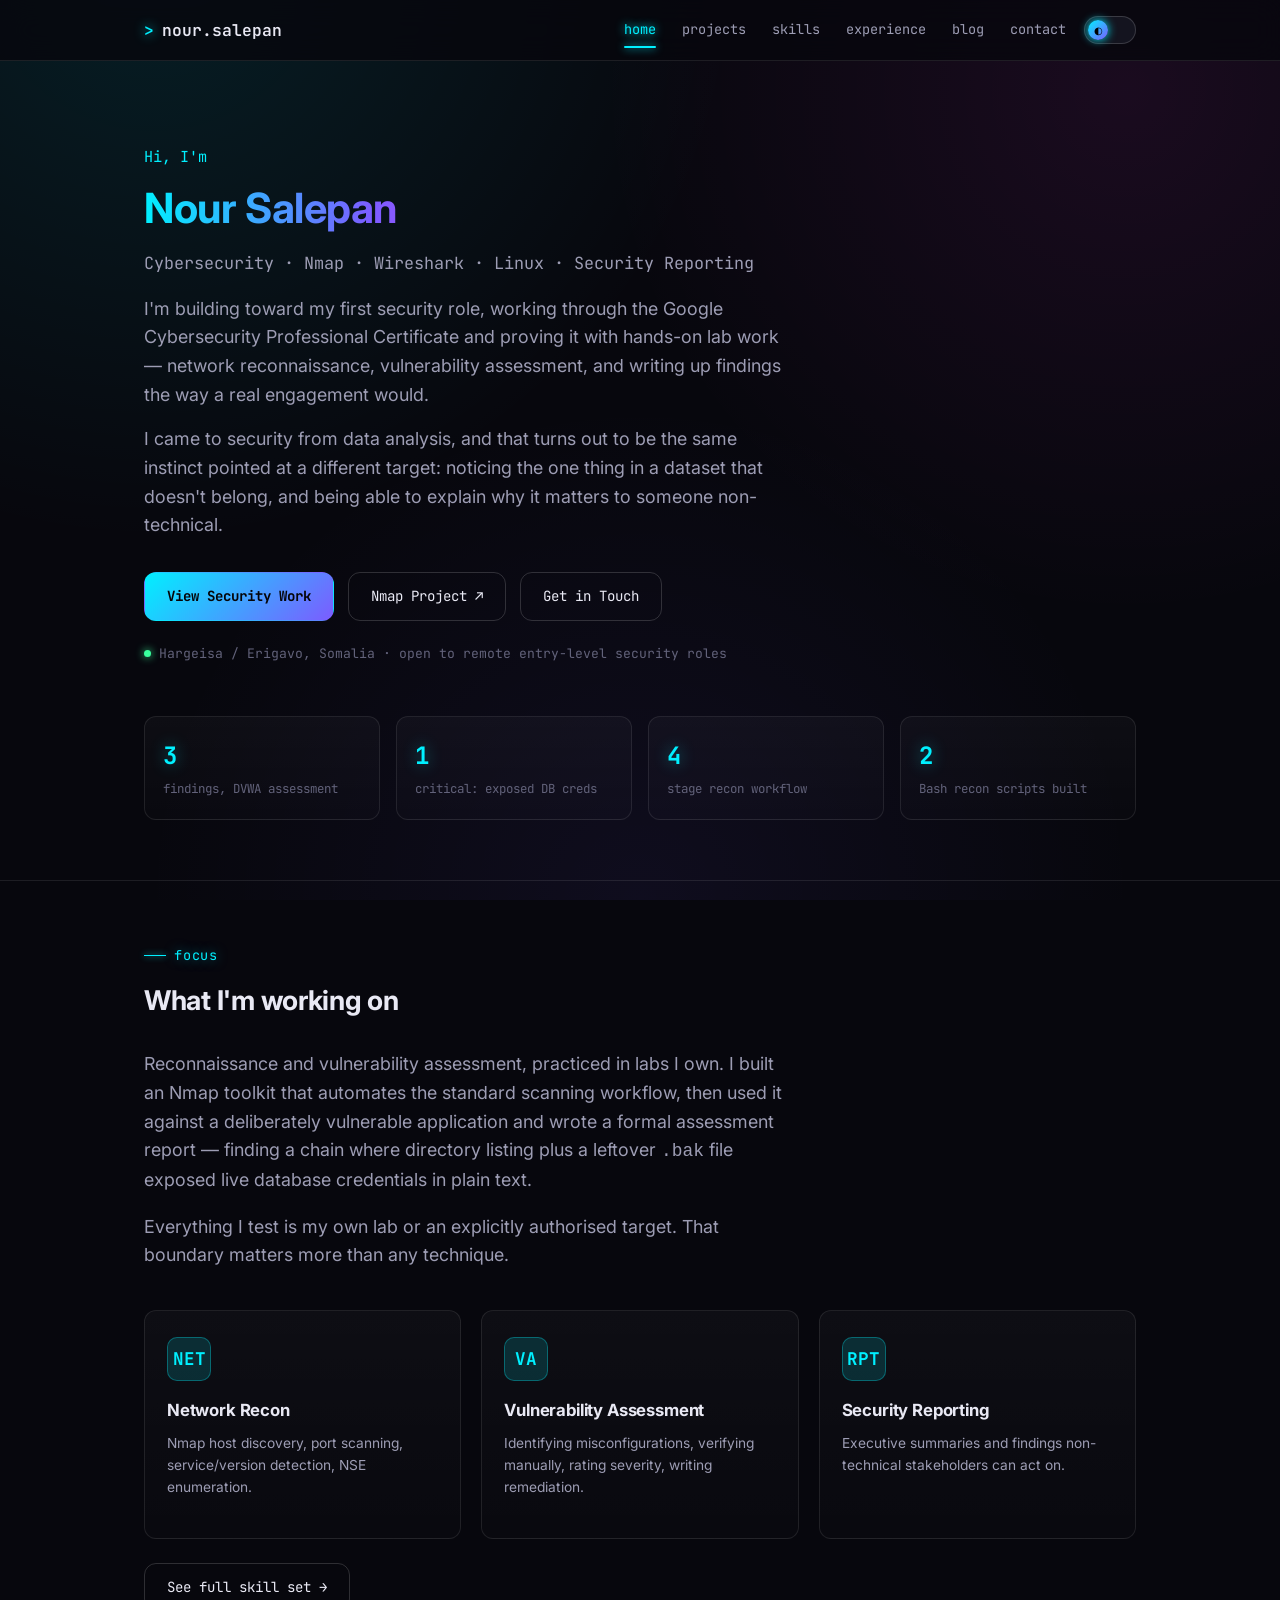
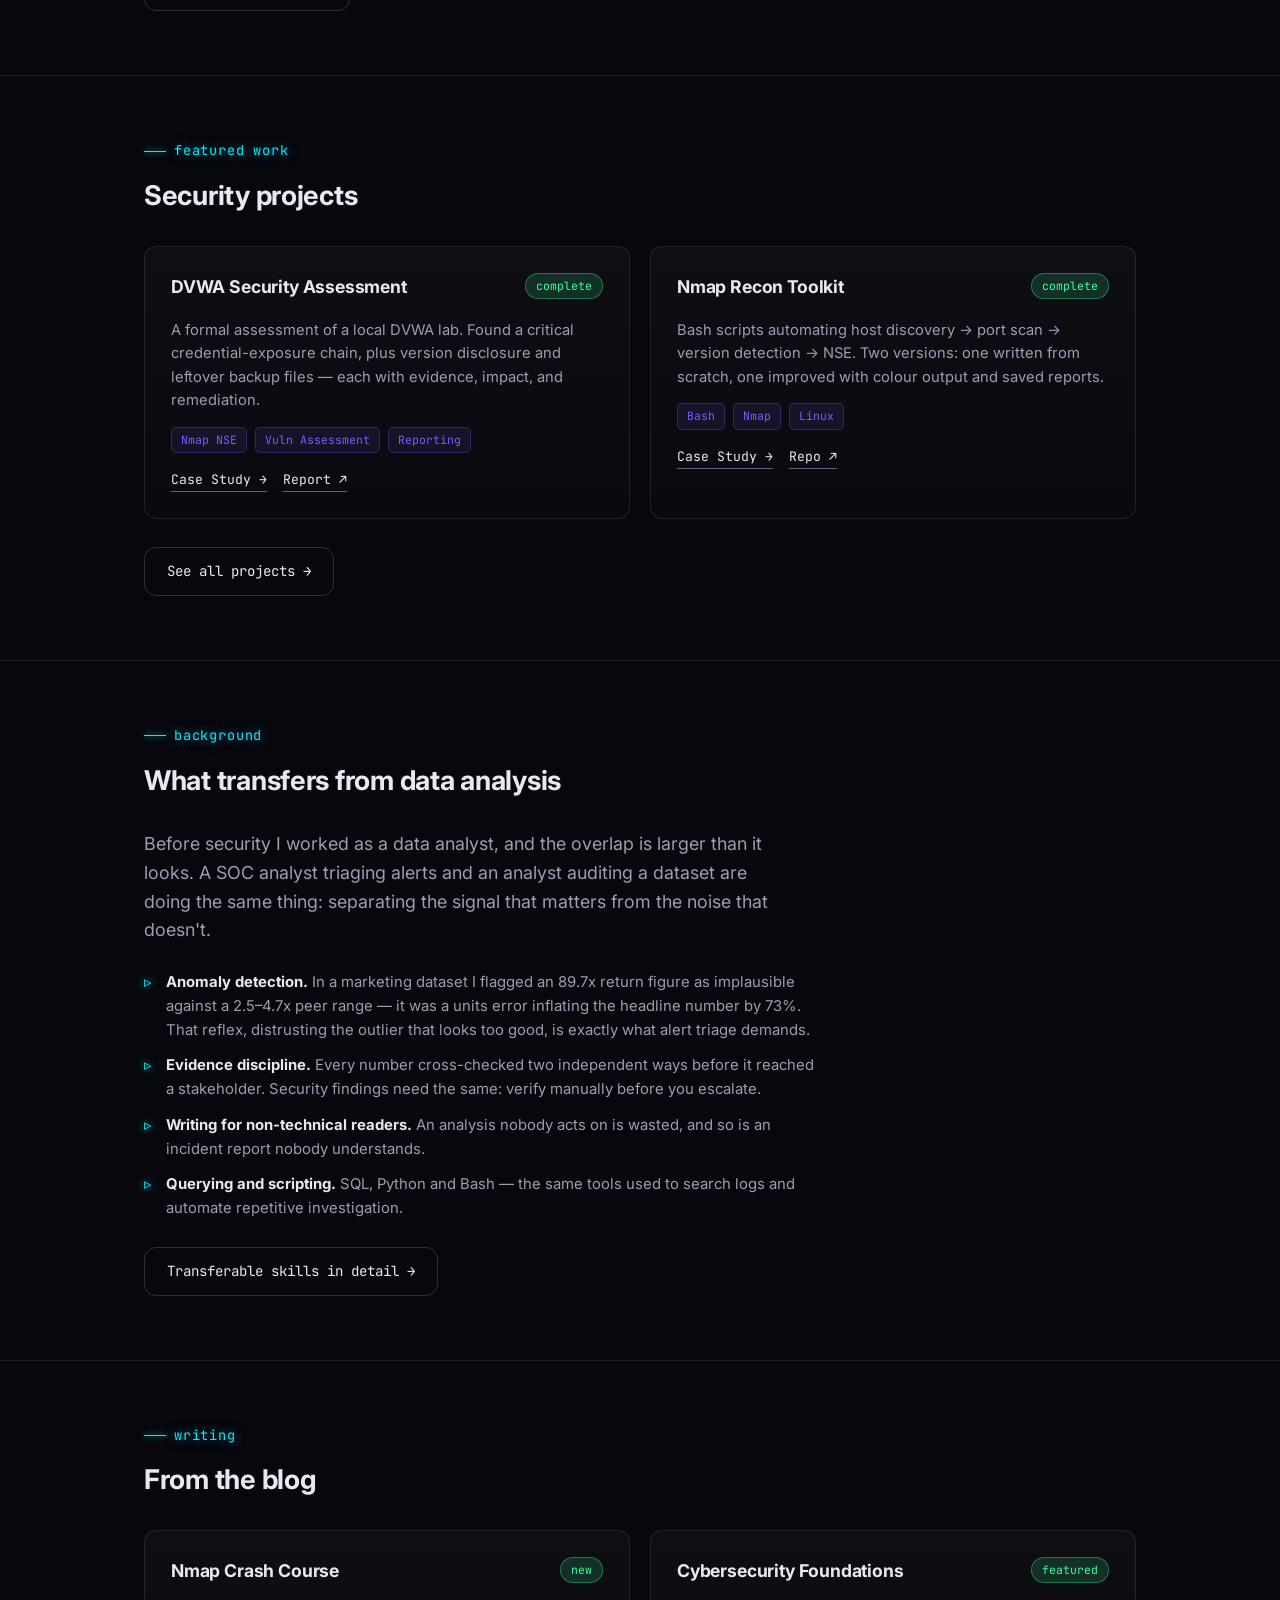
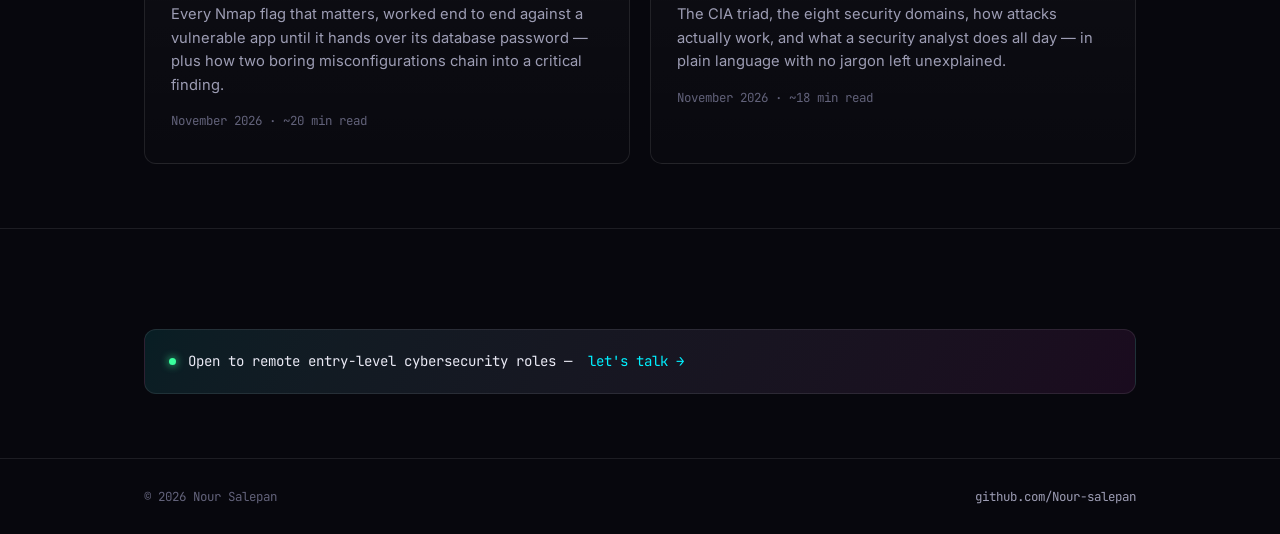
==== commit f614847d: "Add Nmap crash course post" ====
--- a/index.html
+++ b/index.html
@@ -193,20 +193,35 @@
     <div class="container">
       <div class="eyebrow">writing</div>
       <h2>From the blog</h2>
-      <a href="post-cyber-foundations.html" class="card" style="display: block;">
-        <div class="card-header">
-          <h3>Cybersecurity Foundations, Explained Simply</h3>
-          <span class="status">featured</span>
-        </div>
-        <p>
-          Every core concept from Course 1 of the Google Cybersecurity Certificate — the CIA
-          triad, the eight security domains, how attacks actually work, and what a security
-          analyst does all day — in plain language with no jargon left unexplained.
-        </p>
-        <div class="blog-date" style="font-family: var(--mono); font-size: 0.78rem; color: var(--text-faint);">
-          November 2026 · ~18 min read
-        </div>
-      </a>
+      <div class="grid">
+        <a href="post-nmap-crash-course.html" class="card" style="display: block;">
+          <div class="card-header">
+            <h3>Nmap Crash Course</h3>
+            <span class="status">new</span>
+          </div>
+          <p>
+            Every Nmap flag that matters, worked end to end against a vulnerable app until it
+            hands over its database password — plus how two boring misconfigurations chain into
+            a critical finding.
+          </p>
+          <div class="blog-date" style="font-family: var(--mono); font-size: 0.78rem; color: var(--text-faint);">
+            November 2026 · ~20 min read
+          </div>
+        </a>
+        <a href="post-cyber-foundations.html" class="card" style="display: block;">
+          <div class="card-header">
+            <h3>Cybersecurity Foundations</h3>
+            <span class="status">featured</span>
+          </div>
+          <p>
+            The CIA triad, the eight security domains, how attacks actually work, and what a
+            security analyst does all day — in plain language with no jargon left unexplained.
+          </p>
+          <div class="blog-date" style="font-family: var(--mono); font-size: 0.78rem; color: var(--text-faint);">
+            November 2026 · ~18 min read
+          </div>
+        </a>
+      </div>
     </div>
   </section>
 
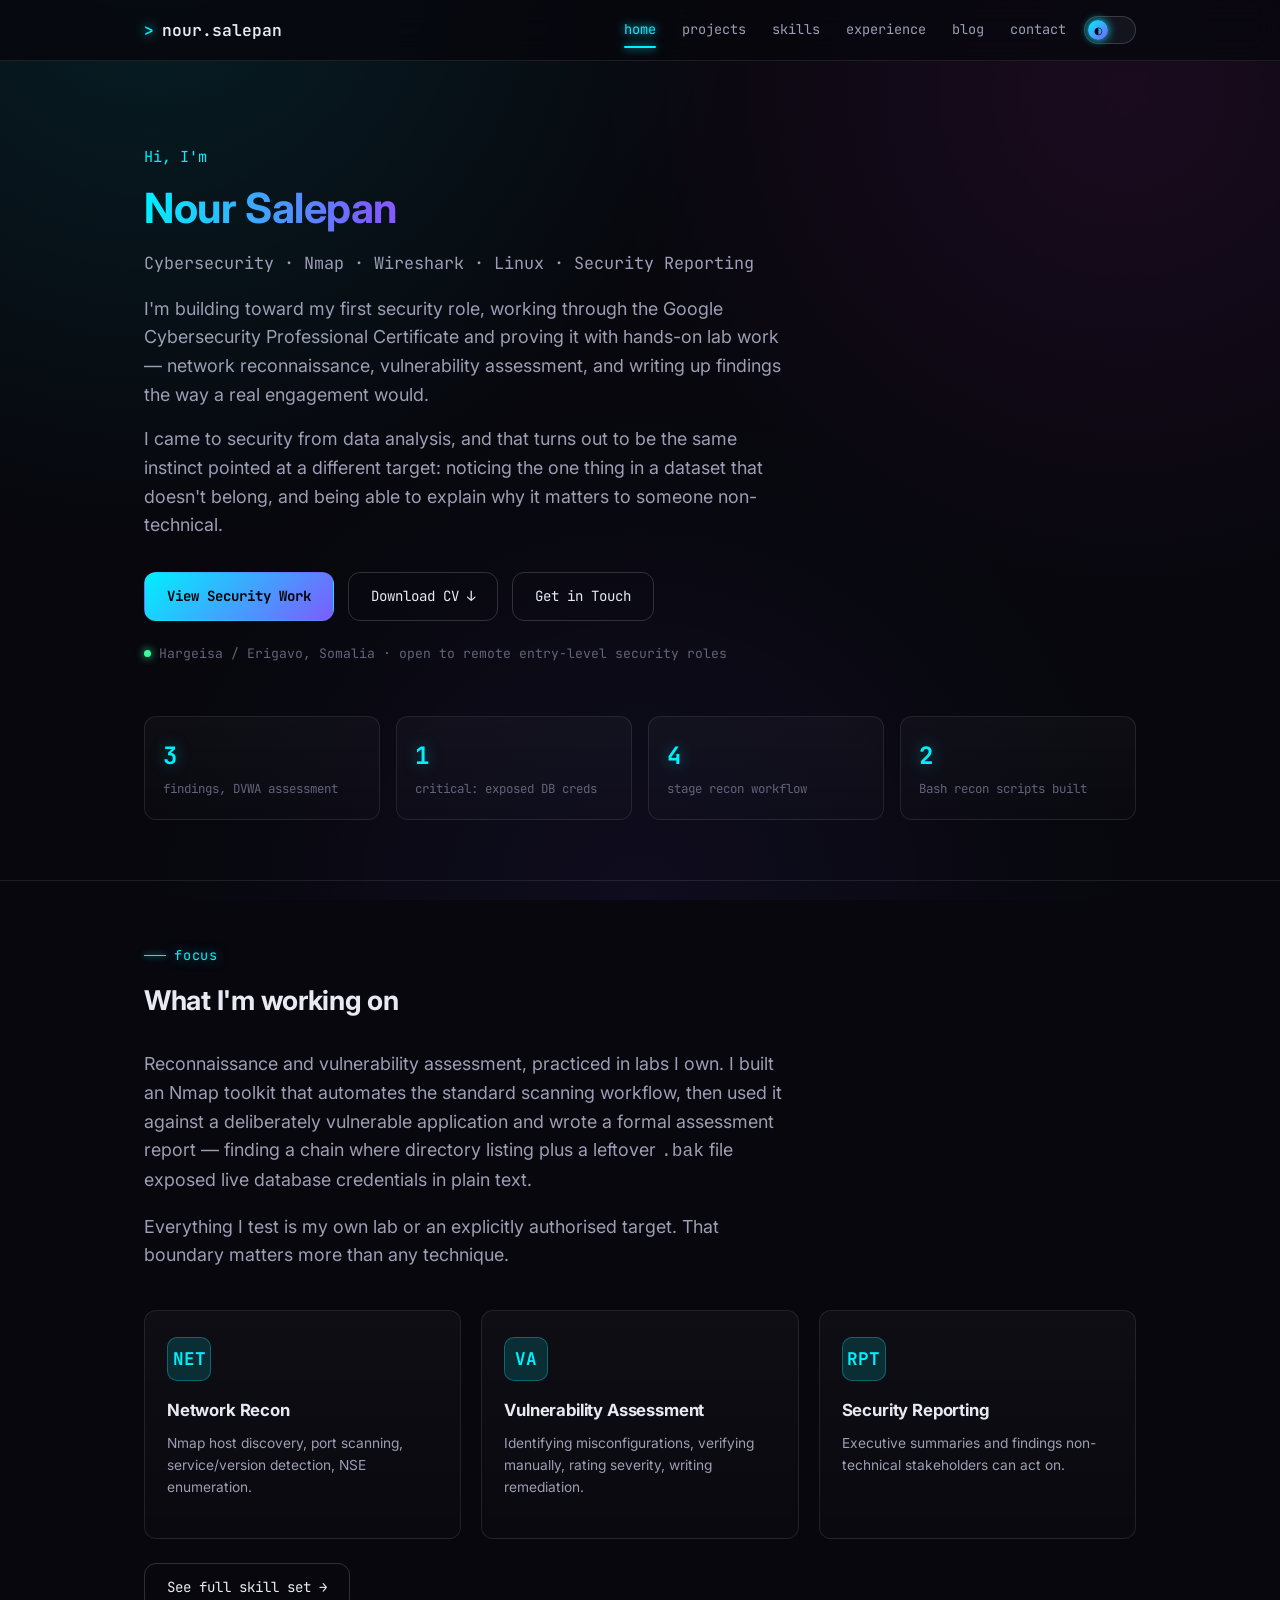
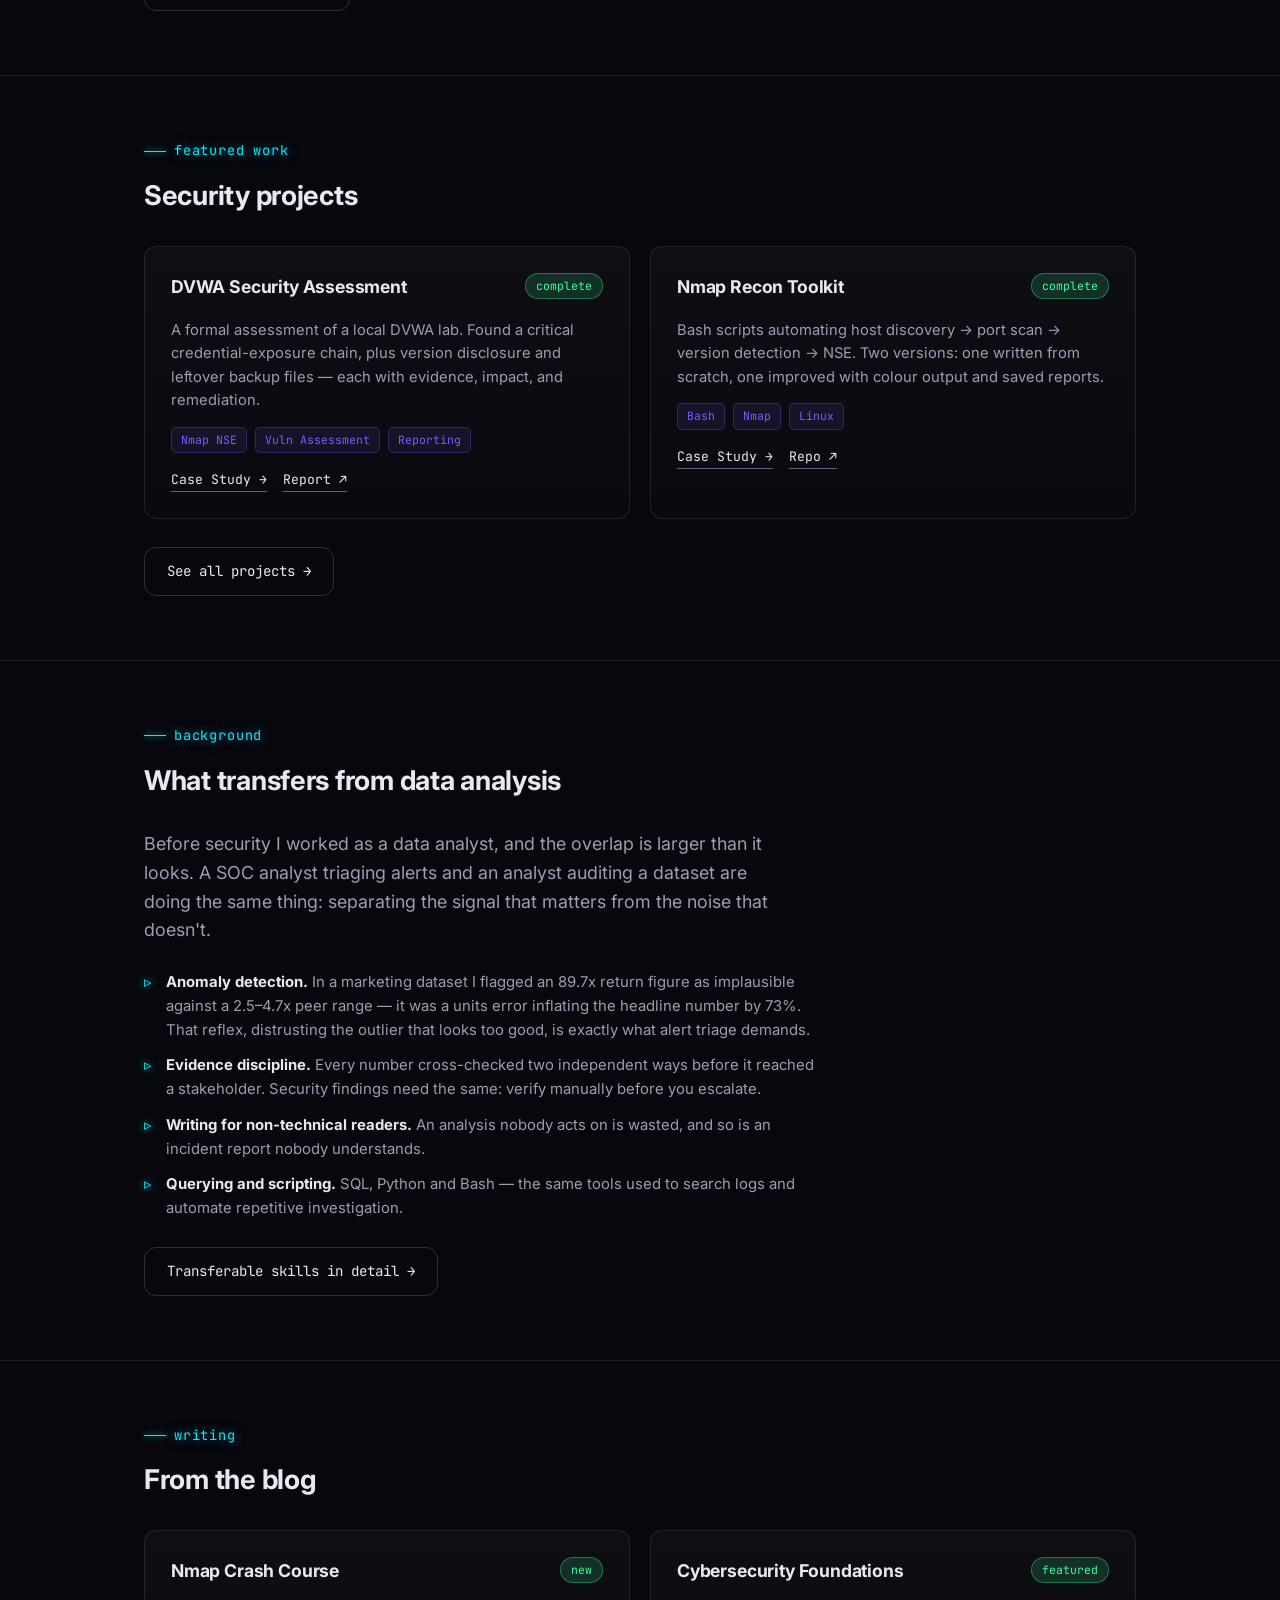
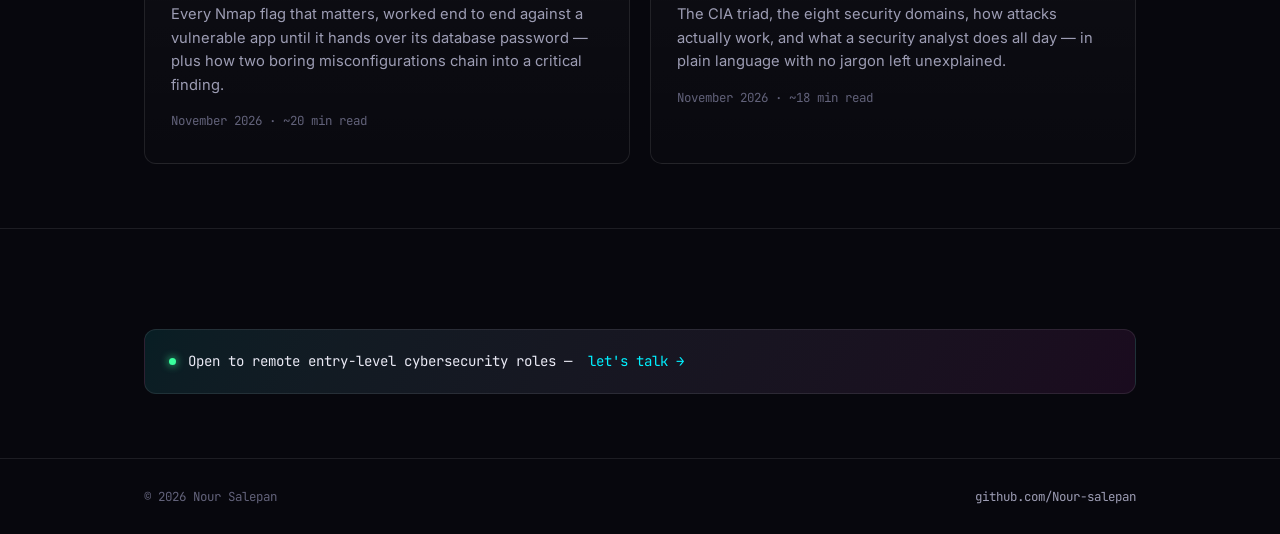
==== commit 9644b70a: "Add downloadable CV as PDF" ====
--- a/index.html
+++ b/index.html
@@ -50,7 +50,7 @@
       </p>
       <div class="btn-row fade-in">
         <a href="projects.html" class="btn btn-primary">View Security Work</a>
-        <a href="https://github.com/Nour-salepan/scanning-project" target="_blank" rel="noopener" class="btn btn-outline">Nmap Project ↗</a>
+        <a href="Nour_Salepan_CV_Cybersecurity.pdf" target="_blank" rel="noopener" class="btn btn-outline">Download CV ↓</a>
         <a href="contact.html" class="btn btn-outline">Get in Touch</a>
       </div>
       <div class="location fade-in">
--- a/styles.css
+++ b/styles.css
@@ -990,6 +990,12 @@
   color: #c8ccd8;
   overflow-x: auto;
   margin: 18px 0;
+  white-space: pre;
+  tab-size: 4;
+}
+
+@media (max-width: 720px) {
+  .terminal { font-size: 0.74rem; }
 }
 
 html[data-theme="light"] .terminal { background: #15151f; color: #d8dbe6; }
